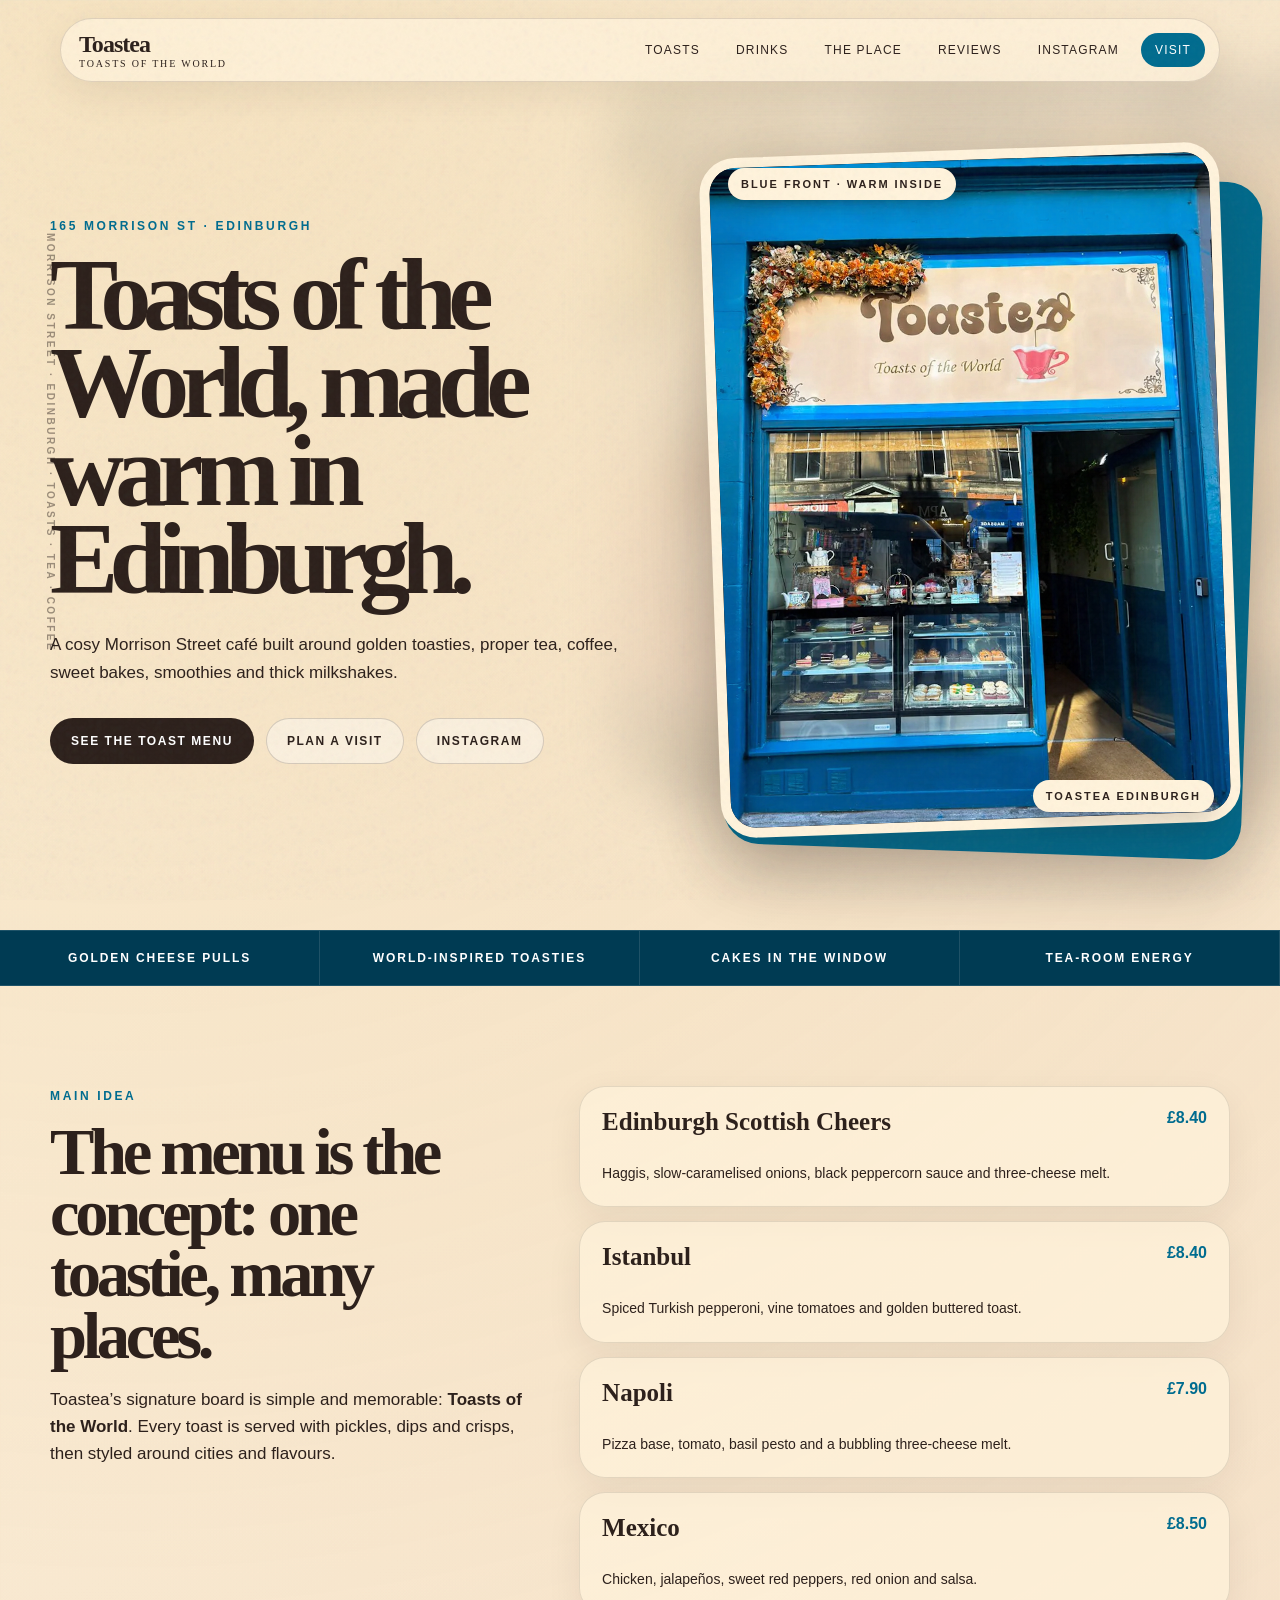
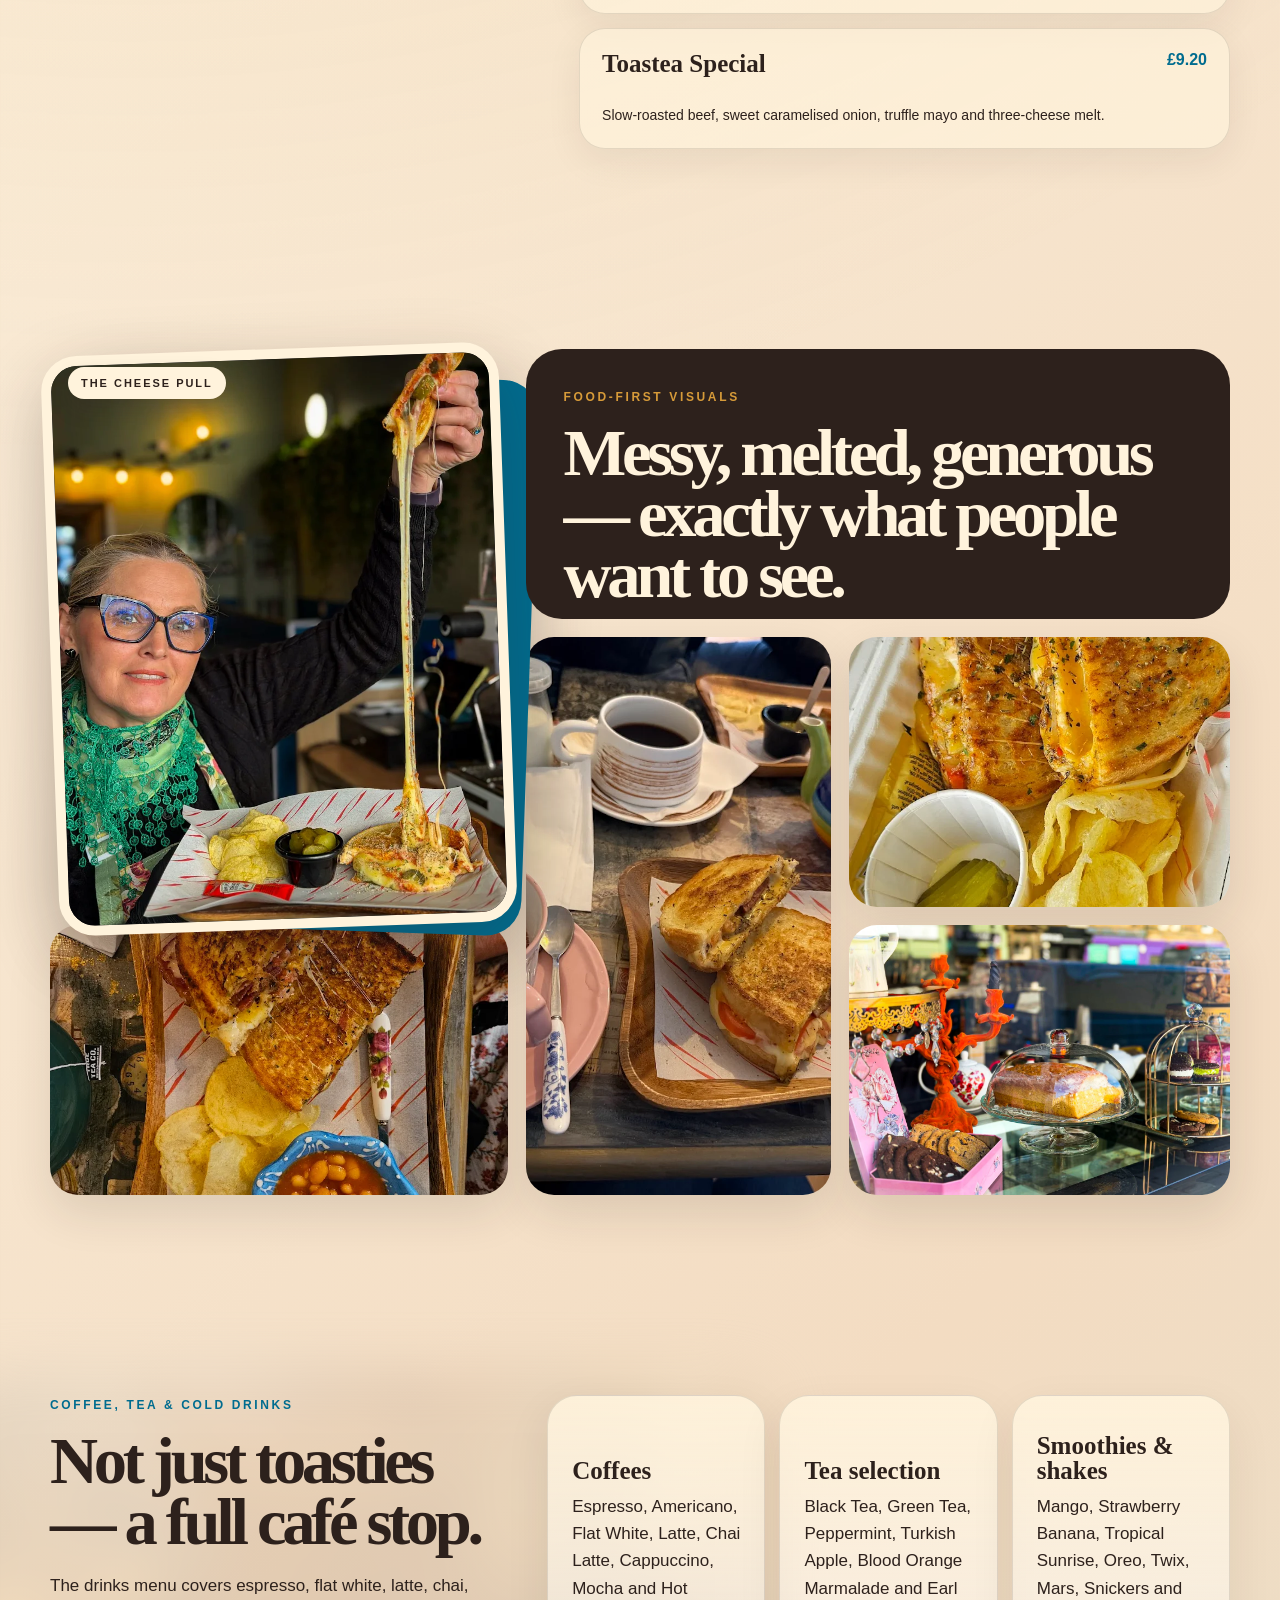
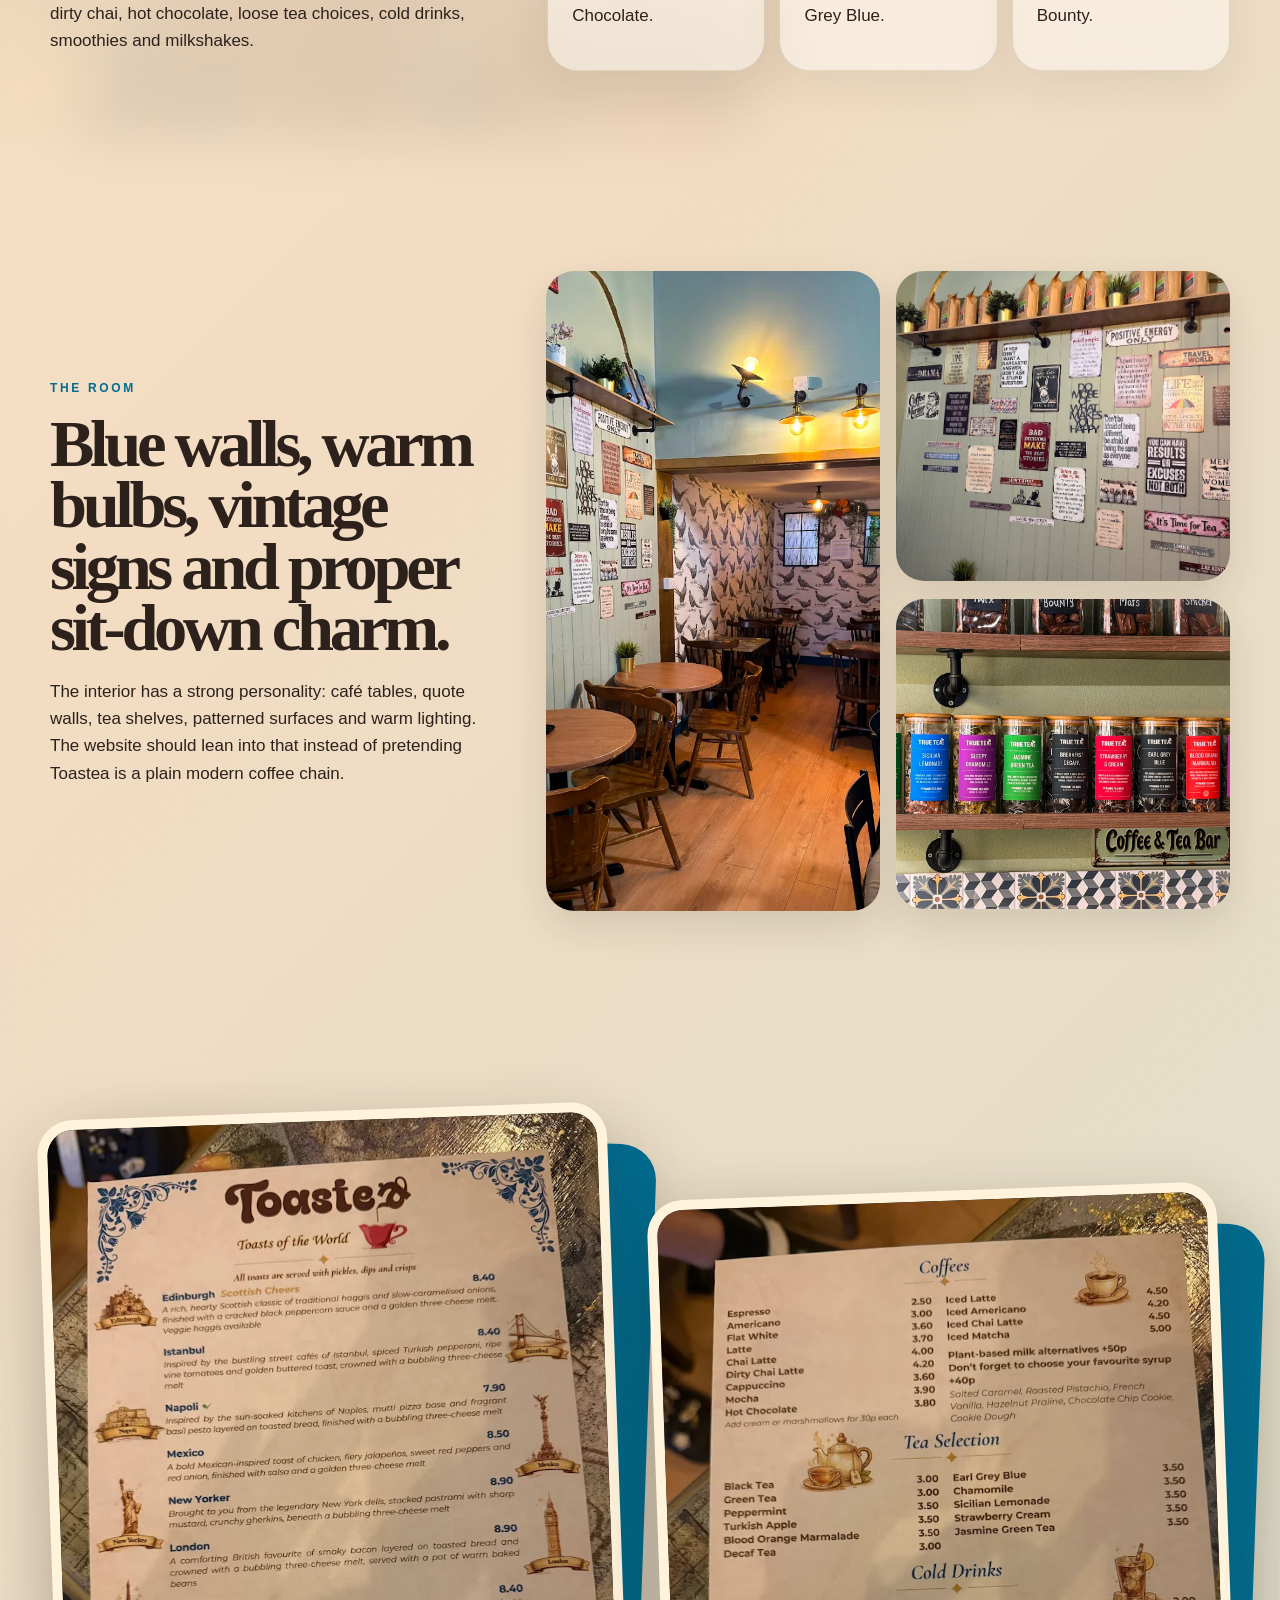
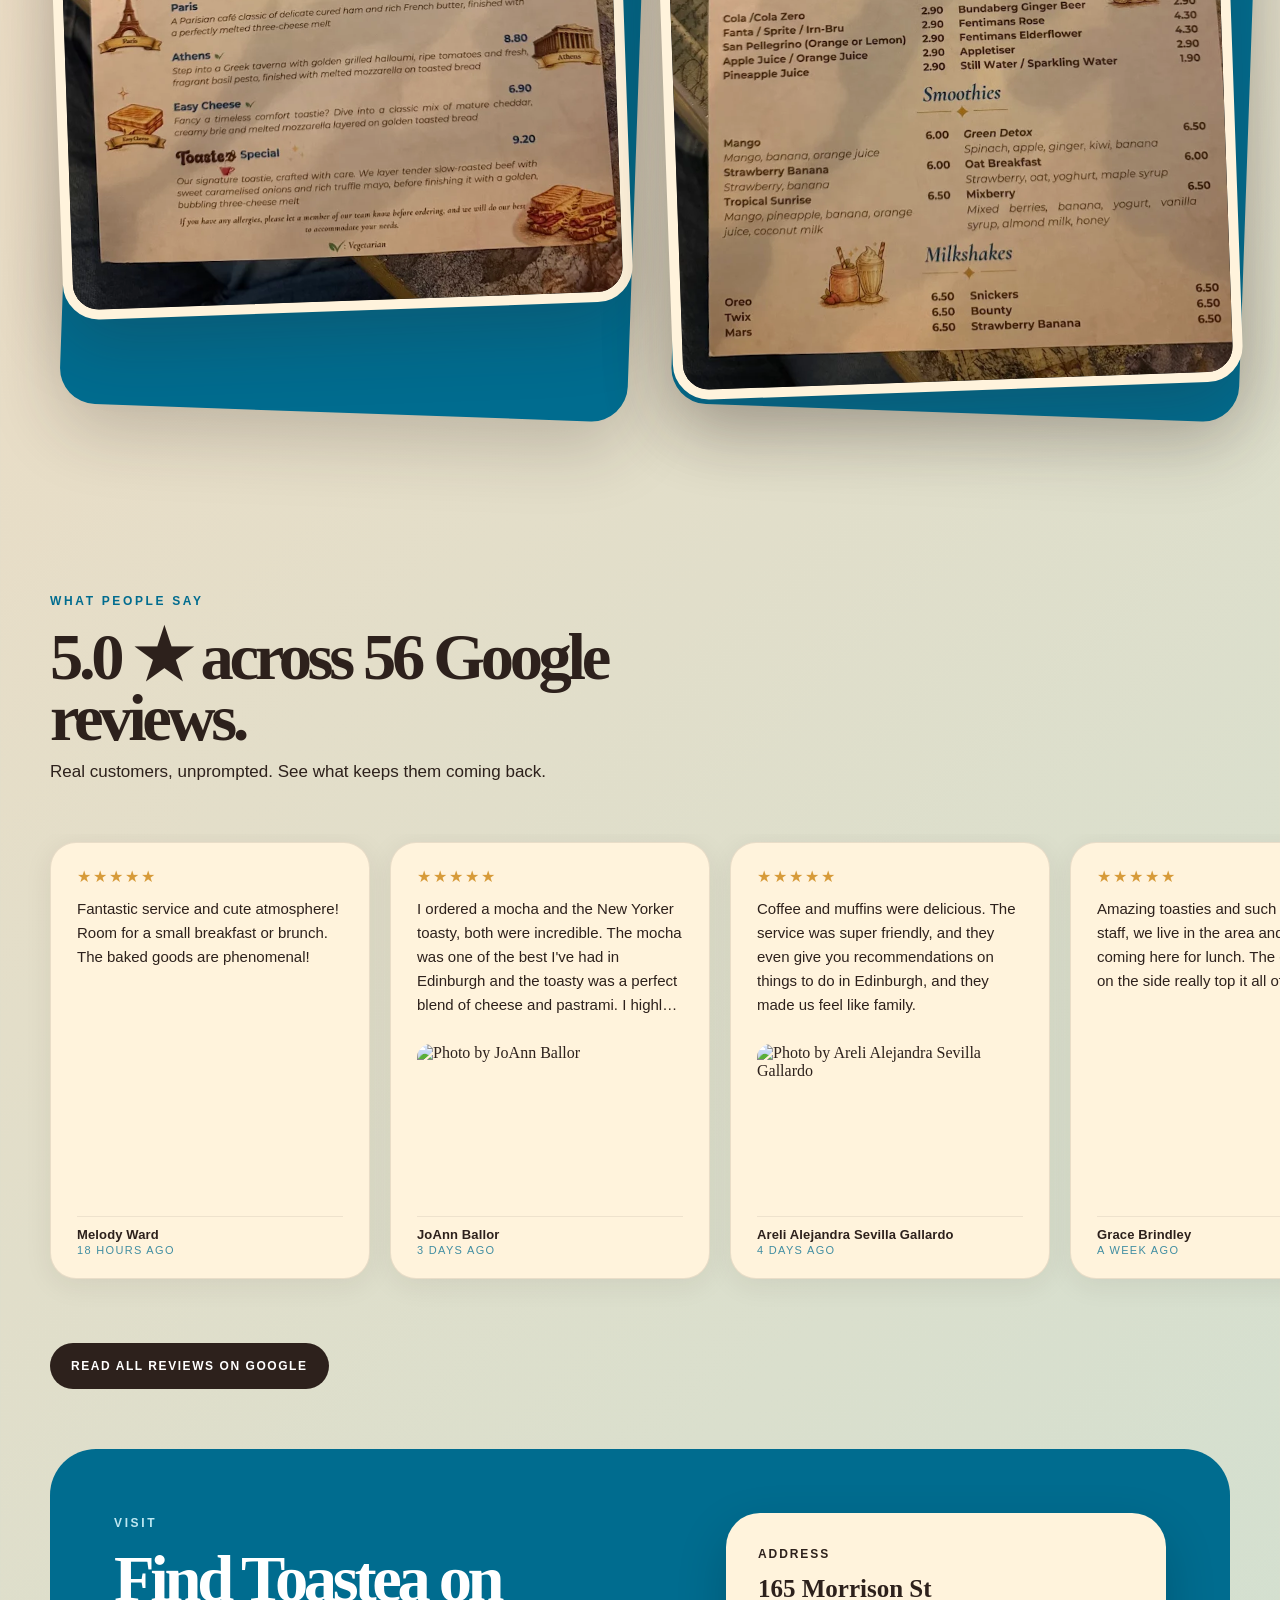
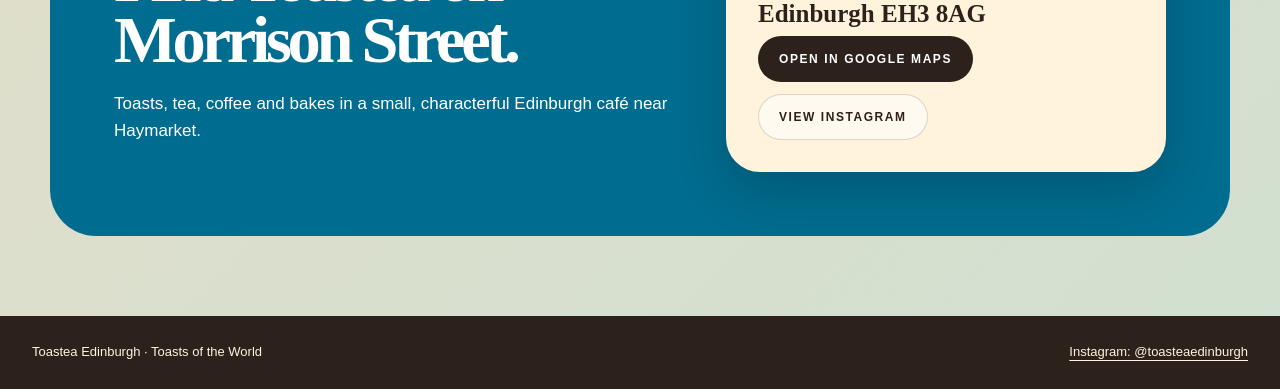
==== index.html @ 9d2d27b3 "Add reviews section and JSON" ====
<!DOCTYPE html>
<html lang="en">
<head>
  <meta charset="UTF-8" />
  <meta name="viewport" content="width=device-width, initial-scale=1.0" />
  <title>Toastea Edinburgh | Toasts of the World</title>
  <meta name="description" content="Toastea Edinburgh on Morrison Street. Toasts of the World, hot toasties, tea, coffee, smoothies, milkshakes and sweet bakes." />
  <link rel="stylesheet" href="styles.css" />
</head>
<body>
  <div class="grain"></div>

  <header class="nav">
    <a href="#top" class="brand-mark" aria-label="Toastea home">
      <span>Toastea</span>
      <small>Toasts of the World</small>
    </a>
    <nav>
      <a href="#toasts">Toasts</a>
      <a href="#drinks">Drinks</a>
      <a href="#place">The place</a>
      <a href="#reviews">Reviews</a>
      <a href="https://www.instagram.com/toasteaedinburgh?igsh=MXgwNHExMXhwYTFjbQ==" target="_blank" rel="noopener">Instagram</a>
      <a href="#visit" class="nav-cta">Visit</a>
    </nav>
  </header>

  <main id="top">
    <section class="hero section">
      <div class="hero-bg" aria-hidden="true"></div>
      <p class="edge-text edge-left">MORRISON STREET · EDINBURGH · TOASTS · TEA · COFFEE</p>
      <p class="edge-text edge-right">PICKLES · DIPS · CRISPS · CAKES · MILKSHAKES</p>

      <div class="hero-copy">
        <span class="eyebrow">165 Morrison St · Edinburgh</span>
        <h1>Toasts of the World, made warm in Edinburgh.</h1>
        <p>
          A cosy Morrison Street café built around golden toasties, proper tea, coffee,
          sweet bakes, smoothies and thick milkshakes.
        </p>
        <div class="hero-actions">
          <a href="#toasts" class="button primary">See the toast menu</a>
          <a href="#visit" class="button ghost">Plan a visit</a>
          <a href="https://www.instagram.com/toasteaedinburgh?igsh=MXgwNHExMXhwYTFjbQ==" class="button ghost" target="_blank" rel="noopener">Instagram</a>
        </div>
      </div>

      <div class="layered-frame hero-card" data-float>
        <div class="base-frame"></div>
        <div class="photo-frame">
          <img src="assets/shop-front.webp" alt="Toastea Edinburgh blue shop front on Morrison Street" />
        </div>
        <div class="mini-label top">BLUE FRONT · WARM INSIDE</div>
        <div class="mini-label bottom">TOASTEA EDINBURGH</div>
      </div>
    </section>

    <section class="intro-strip">
      <span>Golden cheese pulls</span>
      <span>World-inspired toasties</span>
      <span>Cakes in the window</span>
      <span>Tea-room energy</span>
    </section>

    <section id="toasts" class="section split">
      <div class="section-copy">
        <span class="eyebrow">Main idea</span>
        <h2>The menu is the concept: one toastie, many places.</h2>
        <p>
          Toastea’s signature board is simple and memorable: <strong>Toasts of the World</strong>.
          Every toast is served with pickles, dips and crisps, then styled around cities and flavours.
        </p>
      </div>

      <div class="menu-stack">
        <article>
          <h3>Edinburgh Scottish Cheers</h3>
          <p>Haggis, slow-caramelised onions, black peppercorn sauce and three-cheese melt.</p>
          <span>£8.40</span>
        </article>
        <article>
          <h3>Istanbul</h3>
          <p>Spiced Turkish pepperoni, vine tomatoes and golden buttered toast.</p>
          <span>£8.40</span>
        </article>
        <article>
          <h3>Napoli</h3>
          <p>Pizza base, tomato, basil pesto and a bubbling three-cheese melt.</p>
          <span>£7.90</span>
        </article>
        <article>
          <h3>Mexico</h3>
          <p>Chicken, jalapeños, sweet red peppers, red onion and salsa.</p>
          <span>£8.50</span>
        </article>
        <article>
          <h3>Toastea Special</h3>
          <p>Slow-roasted beef, sweet caramelised onion, truffle mayo and three-cheese melt.</p>
          <span>£9.20</span>
        </article>
      </div>
    </section>

    <section class="gallery-grid section">
      <div class="gallery-feature layered-frame">
        <div class="base-frame"></div>
        <div class="photo-frame">
          <img src="assets/cheese-pull.webp" alt="Toastea cheese pull from a hot toastie" />
        </div>
        <div class="mini-label top">THE CHEESE PULL</div>
      </div>

      <div class="gallery-copy">
        <span class="eyebrow">Food-first visuals</span>
        <h2>Messy, melted, generous — exactly what people want to see.</h2>
        <p>
          The best images here are not polished to death. They show the cheese stretch,
          the wooden trays, the pickles, the crisps and the warm café tables.
        </p>
      </div>

      <img class="tile tall" src="assets/tea-and-toast.webp" alt="Tea, toastie and colourful teapot at Toastea" />
      <img class="tile" src="assets/cheese-toastie.webp" alt="Cheese toastie with crisps and pickles" />
      <img class="tile" src="assets/toastie-beans.webp" alt="Toastie served with crisps and baked beans" />
      <img class="tile" src="assets/cake-counter.webp" alt="Cake counter and bakes at Toastea" />
    </section>

    <section id="drinks" class="section drinks">
      <div class="drinks-bg" aria-hidden="true"></div>
      <div class="section-copy">
        <span class="eyebrow">Coffee, tea & cold drinks</span>
        <h2>Not just toasties — a full café stop.</h2>
        <p>
          The drinks menu covers espresso, flat white, latte, chai, dirty chai,
          hot chocolate, loose tea choices, cold drinks, smoothies and milkshakes.
        </p>
      </div>

      <div class="drink-cards">
        <article>
          <h3>Coffees</h3>
          <p>Espresso, Americano, Flat White, Latte, Chai Latte, Cappuccino, Mocha and Hot Chocolate.</p>
        </article>
        <article>
          <h3>Tea selection</h3>
          <p>Black Tea, Green Tea, Peppermint, Turkish Apple, Blood Orange Marmalade and Earl Grey Blue.</p>
        </article>
        <article>
          <h3>Smoothies & shakes</h3>
          <p>Mango, Strawberry Banana, Tropical Sunrise, Oreo, Twix, Mars, Snickers and Bounty.</p>
        </article>
      </div>
    </section>

    <section id="place" class="section place">
      <div class="section-copy">
        <span class="eyebrow">The room</span>
        <h2>Blue walls, warm bulbs, vintage signs and proper sit-down charm.</h2>
        <p>
          The interior has a strong personality: café tables, quote walls, tea shelves,
          patterned surfaces and warm lighting. The website should lean into that instead of pretending
          Toastea is a plain modern coffee chain.
        </p>
      </div>

      <div class="place-images">
        <img src="assets/interior-seating.webp" alt="Toastea Edinburgh interior seating with warm lighting" />
        <img src="assets/quote-wall.webp" alt="Toastea quote wall and tea room details" />
        <img src="assets/tea-bar.webp" alt="Toastea coffee and tea bar shelves" />
      </div>
    </section>

    <section class="section menu-photos">
      <div class="layered-frame menu-photo">
        <div class="base-frame"></div>
        <div class="photo-frame">
          <img src="assets/toast-menu.webp" alt="Toastea Toasts of the World menu" />
        </div>
      </div>
      <div class="layered-frame menu-photo alt">
        <div class="base-frame"></div>
        <div class="photo-frame">
          <img src="assets/drinks-menu.webp" alt="Toastea drinks menu with coffee, tea, smoothies and milkshakes" />
        </div>
      </div>
    </section>

    <section id="reviews" class="section reviews-section">
      <div class="reviews-header">
        <span class="eyebrow">What people say</span>
        <h2>5.0 ★ across 56 Google reviews.</h2>
        <p>Real customers, unprompted. See what keeps them coming back.</p>
      </div>
      <div class="reviews-track-wrap">
        <div class="reviews-track" id="reviewsTrack">
          <!-- Populated by script.js -->
        </div>
      </div>
      <div class="reviews-footer">
        <a class="button primary" href="https://www.google.com/maps/search/Toastea,+165+Morrison+St,+Edinburgh+EH3+8AG" target="_blank" rel="noopener">Read all reviews on Google</a>
      </div>
    </section>

    <section id="visit" class="section visit">
      <div>
        <span class="eyebrow">Visit</span>
        <h2>Find Toastea on Morrison Street.</h2>
        <p>
          Toasts, tea, coffee and bakes in a small, characterful Edinburgh café near Haymarket.
        </p>
      </div>
      <div class="visit-card">
        <p class="label">Address</p>
        <h3>165 Morrison St<br />Edinburgh EH3 8AG</h3>
        <a class="button primary" href="https://maps.google.com/maps/place//data=!4m2!3m1!1s0x4887c7fd2296b137:0x5c546d515d65bbae?entry=s&sa=X&ved=2ahUKEwiXwPSrrPqUAxWwUkEAHdtMBqEQ4kB6BAgEEAA&hl=en" target="_blank" rel="noopener">Open in Google Maps</a>
        <a class="button ghost insta-button" href="https://www.instagram.com/toasteaedinburgh?igsh=MXgwNHExMXhwYTFjbQ==" target="_blank" rel="noopener">View Instagram</a>
      </div>
    </section>
  </main>

  <footer>
    <p>Toastea Edinburgh · Toasts of the World</p>
    <p><a href="https://www.instagram.com/toasteaedinburgh?igsh=MXgwNHExMXhwYTFjbQ==" target="_blank" rel="noopener">Instagram: @toasteaedinburgh</a></p>
  </footer>

  <script src="script.js"></script>
</body>
</html>
---- styles.css ----
:root{
  --ink:#2d211c;
  --cream:#fff3dc;
  --paper:#f7e2bd;
  --blue:#006c8f;
  --deep-blue:#003b53;
  --tea:#8a522b;
  --green:#8fa47d;
  --gold:#d79b39;
  --shadow: 0 24px 70px rgba(45,33,28,.22);
}
*{box-sizing:border-box}
html{scroll-behavior:smooth}
body{
  margin:0;
  font-family: Georgia, "Times New Roman", serif;
  color:var(--ink);
  background:
    radial-gradient(circle at 10% 0%, rgba(215,155,57,.22), transparent 30%),
    linear-gradient(135deg, #fff8e8 0%, #f3dcc2 48%, #d1e0d1 100%);
  overflow-x:hidden;
}
img{max-width:100%;display:block}
a{color:inherit;text-decoration:none}
.grain{
  position:fixed;inset:0;pointer-events:none;z-index:50;
  opacity:.14;
  background-image:url("data:image/svg+xml,%3Csvg viewBox='0 0 160 160' xmlns='http://www.w3.org/2000/svg'%3E%3Cfilter id='n'%3E%3CfeTurbulence baseFrequency='.75' numOctaves='3' stitchTiles='stitch'/%3E%3C/filter%3E%3Crect width='100%25' height='100%25' filter='url(%23n)' opacity='.35'/%3E%3C/svg%3E");
}
.nav{
  position:fixed;top:18px;left:50%;transform:translateX(-50%);
  width:min(1160px,calc(100vw - 32px));
  display:flex;align-items:center;justify-content:space-between;
  padding:12px 14px 12px 18px;
  border:1px solid rgba(45,33,28,.14);
  border-radius:999px;
  background:rgba(255,243,220,.78);
  backdrop-filter:blur(18px);
  z-index:40;
  box-shadow:0 12px 35px rgba(45,33,28,.08);
}
.brand-mark span{
  display:block;font-size:24px;font-weight:900;letter-spacing:-.04em;
}
.brand-mark small{
  display:block;font-size:10px;text-transform:uppercase;letter-spacing:.18em;
}
.nav nav{display:flex;gap:8px;align-items:center}
.nav a:not(.brand-mark){
  font-family:Arial,sans-serif;
  font-size:12px;text-transform:uppercase;letter-spacing:.1em;
  padding:10px 14px;border-radius:999px;
}
.nav-cta{background:var(--blue);color:white}
.section{
  width:min(1180px,calc(100vw - 32px));
  margin:0 auto;
  padding:100px 0;
}
.hero{
  min-height:100vh;
  display:grid;
  grid-template-columns:1fr 520px;
  align-items:center;
  gap:54px;
  position:relative;
  padding-top:150px;
}
.hero-bg,.drinks-bg{
  position:absolute;
  inset:8% -20% auto auto;
  width:72%;height:78%;
  background:url("assets/tea-and-toast.webp") center/cover;
  filter:blur(28px);
  opacity:.23;
  border-radius:70px;
  z-index:-2;
}
.hero-bg:after,.drinks-bg:after{
  content:"";position:absolute;inset:0;background:rgba(255,243,220,.44);
}
.eyebrow{
  display:inline-block;
  font-family:Arial,sans-serif;
  font-size:12px;
  text-transform:uppercase;
  letter-spacing:.22em;
  color:var(--blue);
  font-weight:800;
  margin-bottom:18px;
}
h1,h2,h3,p{margin-top:0}
h1{
  font-size:clamp(56px,8vw,108px);
  line-height:.86;
  letter-spacing:-.085em;
  max-width:760px;
  margin-bottom:28px;
}
h2{
  font-size:clamp(38px,5.2vw,72px);
  line-height:.92;
  letter-spacing:-.065em;
  margin-bottom:20px;
}
h3{font-size:25px;line-height:1;margin-bottom:10px}
p{
  font-family:Arial,sans-serif;
  font-size:17px;line-height:1.6;
}
.hero-copy p,.section-copy p{max-width:620px}
.hero-actions{display:flex;gap:12px;flex-wrap:wrap;margin-top:32px}
.button{
  display:inline-flex;align-items:center;justify-content:center;
  font-family:Arial,sans-serif;font-size:12px;font-weight:800;
  letter-spacing:.13em;text-transform:uppercase;
  border-radius:999px;padding:15px 20px;
  border:1px solid rgba(45,33,28,.18);
}
.primary{background:var(--ink);color:#fff}
.ghost{background:rgba(255,255,255,.4)}
.layered-frame{position:relative}
.base-frame{
  position:absolute;inset:24px -22px -22px 24px;
  background:var(--blue);
  border-radius:36px;
  transform:rotate(2deg);
  box-shadow:var(--shadow);
}
.photo-frame{
  position:relative;
  border-radius:36px;
  overflow:hidden;
  border:10px solid var(--cream);
  box-shadow:var(--shadow);
  transform:rotate(-2deg);
  background:#111;
}
.photo-frame img{width:100%;height:640px;object-fit:cover}
.hero-card .photo-frame img{height:660px}
.mini-label{
  position:absolute;
  font-family:Arial,sans-serif;
  font-size:11px;font-weight:900;letter-spacing:.18em;
  padding:10px 13px;border-radius:999px;
  background:var(--cream);
  box-shadow:0 10px 22px rgba(45,33,28,.16);
  z-index:3;
}
.mini-label.top{top:18px;left:18px}
.mini-label.bottom{right:16px;bottom:18px}
.edge-text{
  position:absolute;
  font-family:Arial,sans-serif;
  font-size:10px;font-weight:900;letter-spacing:.25em;
  color:rgba(45,33,28,.45);
  writing-mode:vertical-rl;
  text-orientation:mixed;
}
.edge-left{left:-18px;top:25%}
.edge-right{right:-18px;top:24%;transform:rotate(180deg)}
.intro-strip{
  width:100%;
  display:grid;grid-template-columns:repeat(4,1fr);
  background:var(--deep-blue);
  color:#fff;
  border-block:1px solid rgba(255,255,255,.12);
}
.intro-strip span{
  font-family:Arial,sans-serif;font-size:12px;font-weight:800;
  letter-spacing:.16em;text-transform:uppercase;
  text-align:center;padding:20px 10px;
  border-right:1px solid rgba(255,255,255,.12);
}
.split{
  display:grid;grid-template-columns:.85fr 1.15fr;gap:48px;align-items:start;
}
.menu-stack{
  display:grid;gap:14px;
}
.menu-stack article{
  display:grid;grid-template-columns:1fr auto;gap:18px;
  background:rgba(255,243,220,.68);
  border:1px solid rgba(45,33,28,.12);
  border-radius:26px;
  padding:22px;
  box-shadow:0 12px 36px rgba(45,33,28,.07);
}
.menu-stack p{font-size:14px;margin:0;grid-column:1}
.menu-stack span{
  grid-row:1/3;grid-column:2;
  font-family:Arial,sans-serif;font-weight:900;
  color:var(--blue);
}
.gallery-grid{
  display:grid;
  grid-template-columns:1.2fr .8fr 1fr;
  grid-auto-rows:270px;
  gap:18px;
  align-items:stretch;
}
.gallery-feature{grid-row:span 2}
.gallery-feature .photo-frame img{height:560px}
.gallery-copy{
  grid-column:span 2;
  background:var(--ink);
  color:var(--cream);
  border-radius:36px;
  padding:38px;
  position:relative;
  overflow:hidden;
}
.gallery-copy .eyebrow{color:var(--gold)}
.gallery-copy p{max-width:650px}
.tile{
  width:100%;height:100%;object-fit:cover;border-radius:28px;
  box-shadow:0 18px 45px rgba(45,33,28,.12);
}
.tile.tall{grid-row:span 2}
.drinks{
  position:relative;
  display:grid;grid-template-columns:.8fr 1.2fr;gap:42px;
}
.drinks-bg{
  inset:15% auto auto -10%;
  background-image:url("assets/coffee.webp");
}
.drink-cards{
  display:grid;grid-template-columns:repeat(3,1fr);gap:14px;
}
.drink-cards article{
  min-height:270px;
  padding:24px;border-radius:30px;
  background:linear-gradient(180deg,rgba(255,243,220,.9),rgba(255,255,255,.45));
  border:1px solid rgba(45,33,28,.12);
  display:flex;flex-direction:column;justify-content:flex-end;
  box-shadow:0 16px 45px rgba(45,33,28,.08);
}
.place{
  display:grid;grid-template-columns:.8fr 1.2fr;gap:40px;align-items:center;
}
.place-images{
  display:grid;grid-template-columns:1fr 1fr;gap:16px;
}
.place-images img{
  height:310px;width:100%;object-fit:cover;border-radius:28px;
  box-shadow:0 16px 38px rgba(45,33,28,.12);
}
.place-images img:first-child{grid-row:span 2;height:640px}
.menu-photos{
  display:grid;grid-template-columns:1fr 1fr;gap:40px;
}
.menu-photo .photo-frame img{height:780px;object-fit:cover}
.menu-photo.alt{margin-top:80px}
.visit{
  display:grid;grid-template-columns:1fr 440px;gap:40px;
  background:var(--blue);
  color:white;
  border-radius:46px;
  padding:64px;
  margin-bottom:80px;
}
.visit .eyebrow{color:#bfe8f2}
.visit-card{
  background:var(--cream);
  color:var(--ink);
  border-radius:34px;
  padding:32px;
  box-shadow:0 20px 50px rgba(0,0,0,.18);
}
.visit-card .label{
  text-transform:uppercase;letter-spacing:.16em;font-size:12px;font-weight:900;
}
footer{
  display:flex;justify-content:space-between;gap:20px;
  padding:26px 32px;
  font-family:Arial,sans-serif;
  background:var(--ink);color:var(--cream);
}
footer p{font-size:13px;margin:0}
.reveal{opacity:0;transform:translateY(22px);transition:opacity .7s ease, transform .7s ease}
.reveal.visible{opacity:1;transform:translateY(0)}
@media(max-width:900px){
  .nav{position:static;transform:none;margin:14px auto;width:calc(100vw - 28px);border-radius:28px;align-items:flex-start}
  .nav nav{flex-wrap:wrap;justify-content:flex-end}
  .hero,.split,.drinks,.place,.visit{grid-template-columns:1fr}
  .hero{padding-top:60px}
  .hero-card .photo-frame img,.photo-frame img{height:460px}
  .intro-strip{grid-template-columns:1fr 1fr}
  .gallery-grid{grid-template-columns:1fr;grid-auto-rows:auto}
  .gallery-copy{grid-column:auto}
  .gallery-feature .photo-frame img,.tile,.tile.tall{height:360px}
  .drink-cards,.menu-photos{grid-template-columns:1fr}
  .place-images{grid-template-columns:1fr}
  .place-images img:first-child,.place-images img{height:360px}
  .menu-photo.alt{margin-top:0}
  .menu-photo .photo-frame img{height:auto}
  .visit{padding:34px}
  .edge-text{display:none}
  footer{display:block}
}


.insta-button{
  margin-top:12px;
  background:rgba(255,255,255,.55);
}
footer a{
  text-decoration:underline;
  text-underline-offset:4px;
}

/* ── Reviews section ── */
.reviews-section{padding-bottom:60px}
.reviews-header{max-width:640px;margin-bottom:48px}
.reviews-header h2{margin-bottom:10px}
.reviews-track-wrap{
  overflow-x:auto;
  overflow-y:visible;
  -webkit-overflow-scrolling:touch;
  scrollbar-width:none;
  cursor:grab;
  margin:0 calc((100vw - min(1180px, calc(100vw - 32px))) / -2);
  padding:0 calc((100vw - min(1180px, calc(100vw - 32px))) / 2);
}
.reviews-track-wrap::-webkit-scrollbar{display:none}
.reviews-track-wrap.is-dragging{cursor:grabbing}
.reviews-track{
  display:flex;
  gap:20px;
  padding:8px 0 28px;
  width:max-content;
}
.review-card{
  flex:0 0 320px;
  background:var(--cream);
  border:1px solid rgba(45,33,28,.1);
  border-radius:26px;
  padding:26px 26px 22px;
  box-shadow:0 6px 28px rgba(45,33,28,.08);
  display:flex;
  flex-direction:column;
  gap:12px;
  transition:transform .2s, box-shadow .2s;
}
.review-card:hover{transform:translateY(-3px);box-shadow:0 14px 42px rgba(45,33,28,.13)}
.review-stars{color:var(--gold);font-size:16px;letter-spacing:2px;line-height:1}
.review-text{
  font-size:15px;
  line-height:1.6;
  color:var(--ink);
  flex:1;
  display:-webkit-box;
  -webkit-line-clamp:5;
  -webkit-box-orient:vertical;
  overflow:hidden;
}
.review-photo{
  width:100%;height:160px;
  border-radius:14px;
  object-fit:cover;
  display:block;
}
.review-meta{
  display:flex;flex-direction:column;gap:2px;
  margin-top:auto;
  padding-top:10px;
  border-top:1px solid rgba(45,33,28,.08);
}
.review-name{
  font-family:Arial,sans-serif;
  font-size:13px;font-weight:800;
  letter-spacing:.01em;
}
.review-date{
  font-family:Arial,sans-serif;
  font-size:11px;text-transform:uppercase;letter-spacing:.12em;
  color:var(--blue);opacity:.75;
}
.reviews-footer{margin-top:36px}
@media(max-width:900px){
  .review-card{flex:0 0 272px}
  .reviews-track-wrap{margin:0 -16px;padding:0 16px}
}
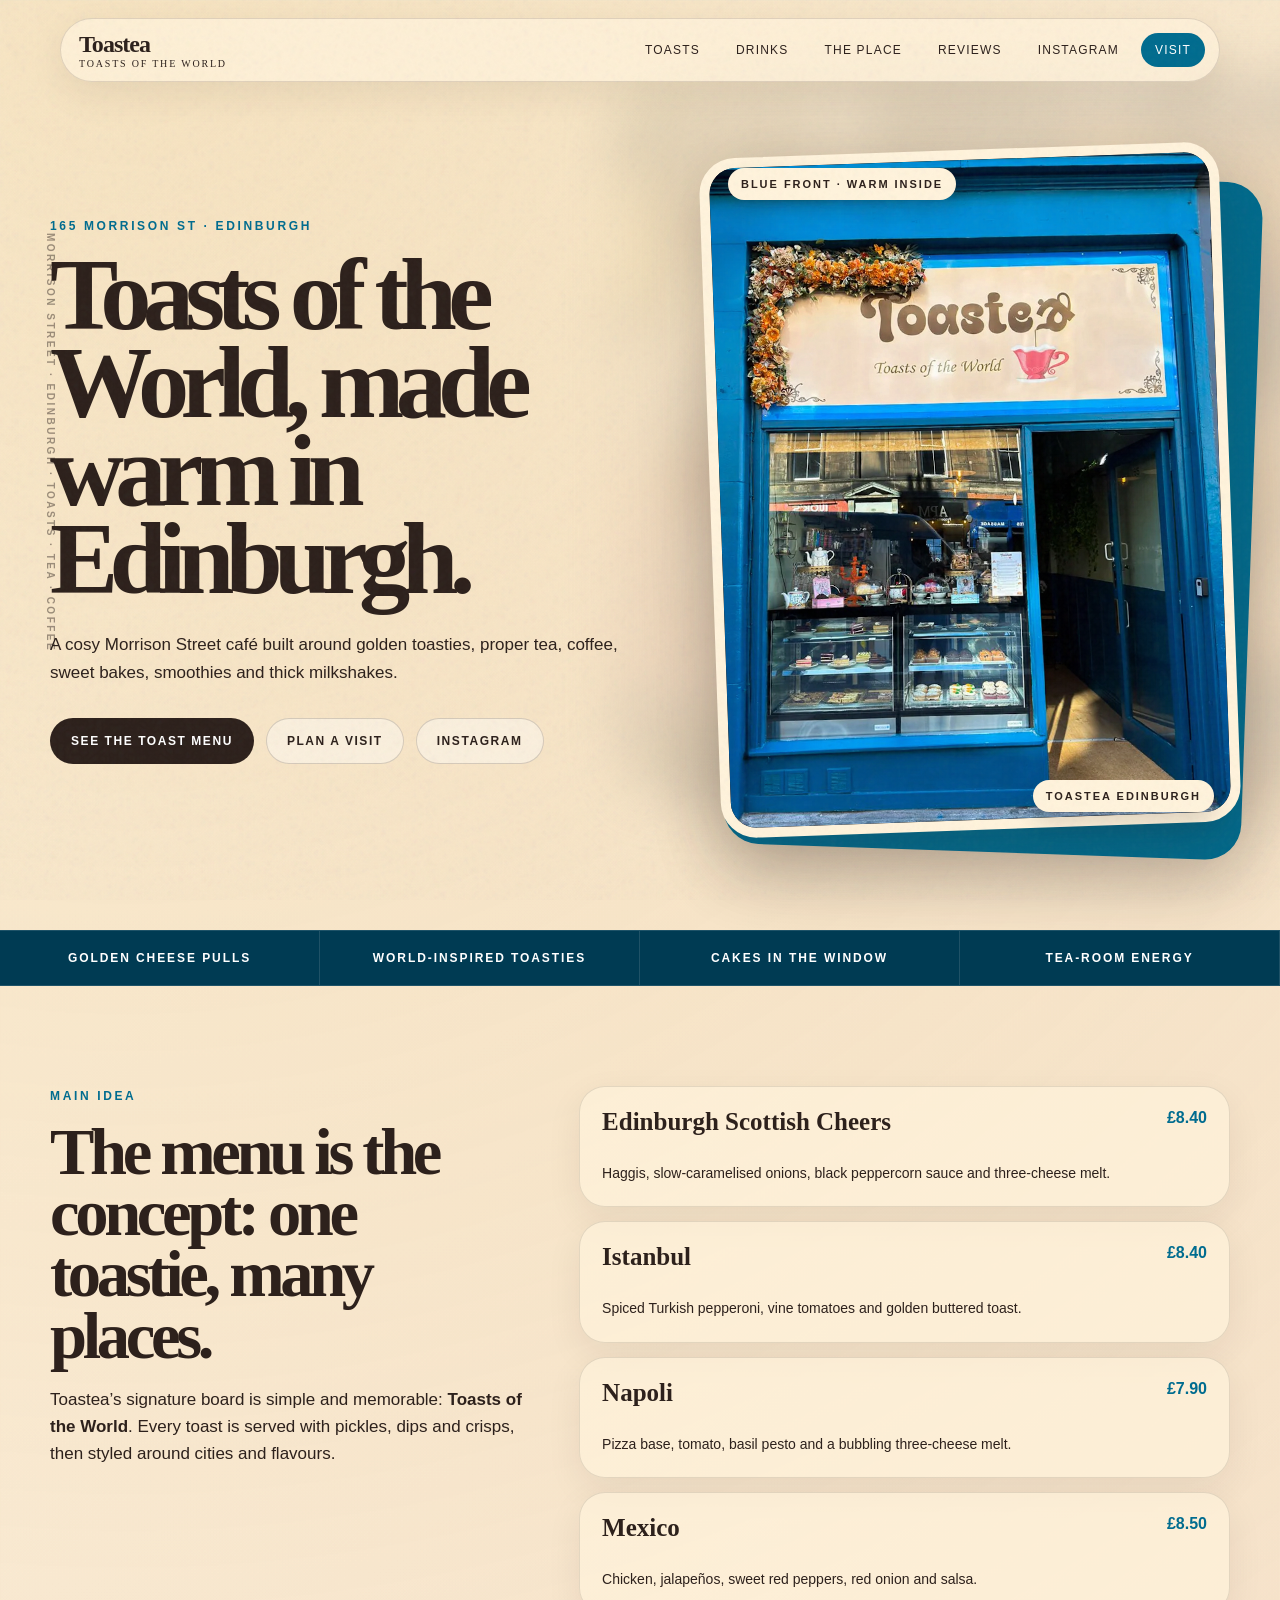
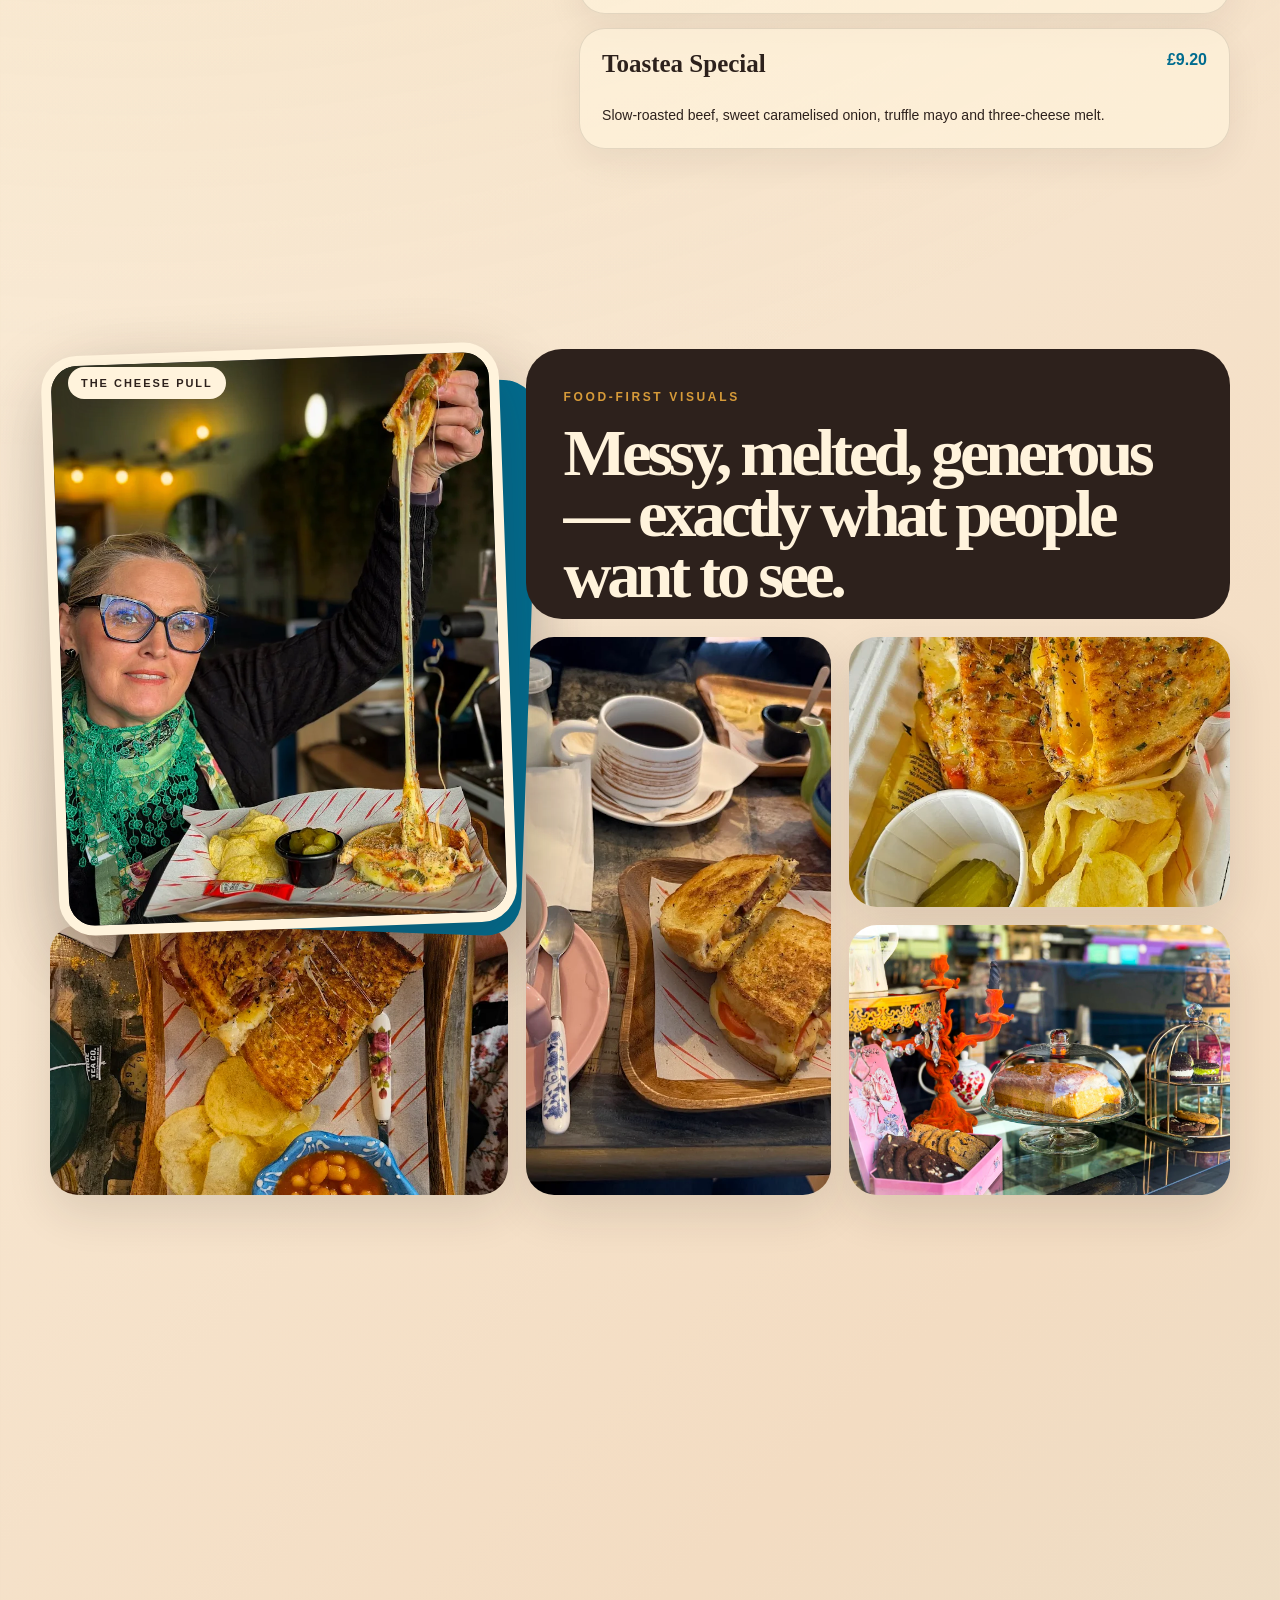
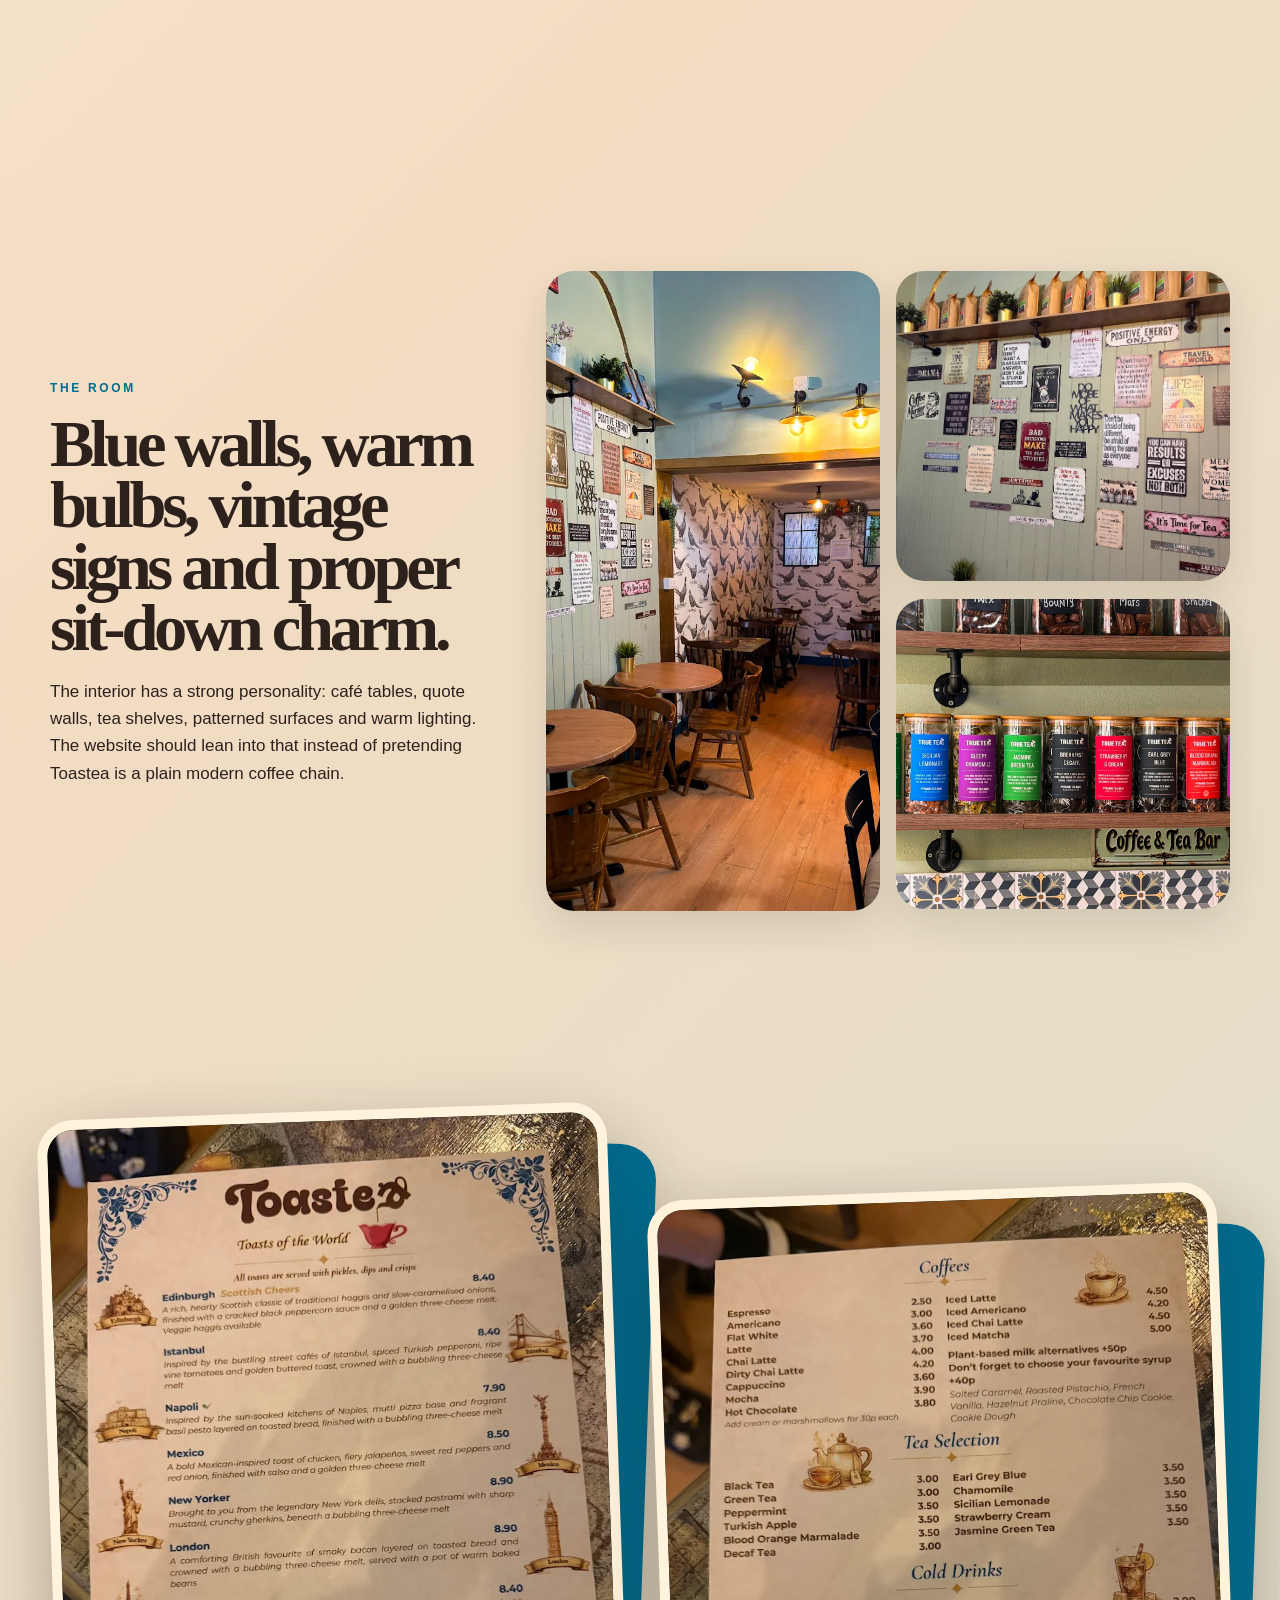
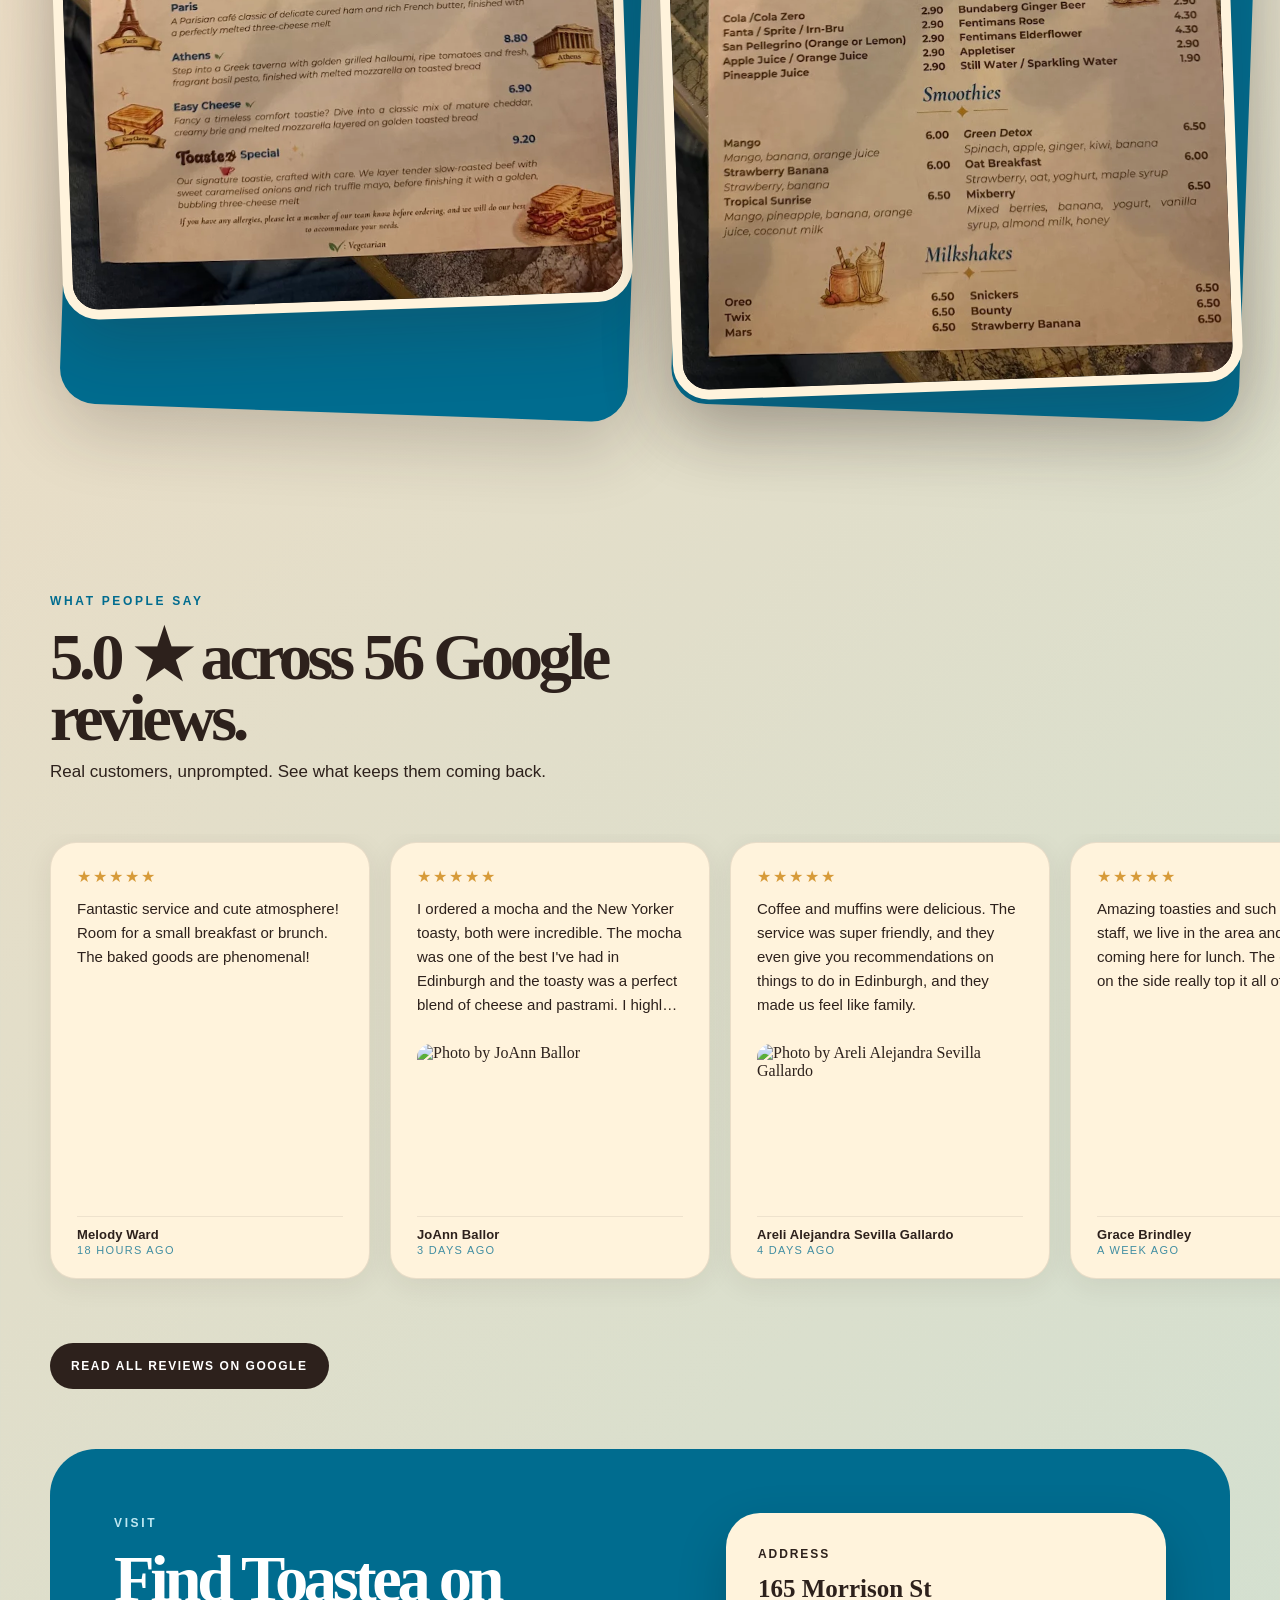
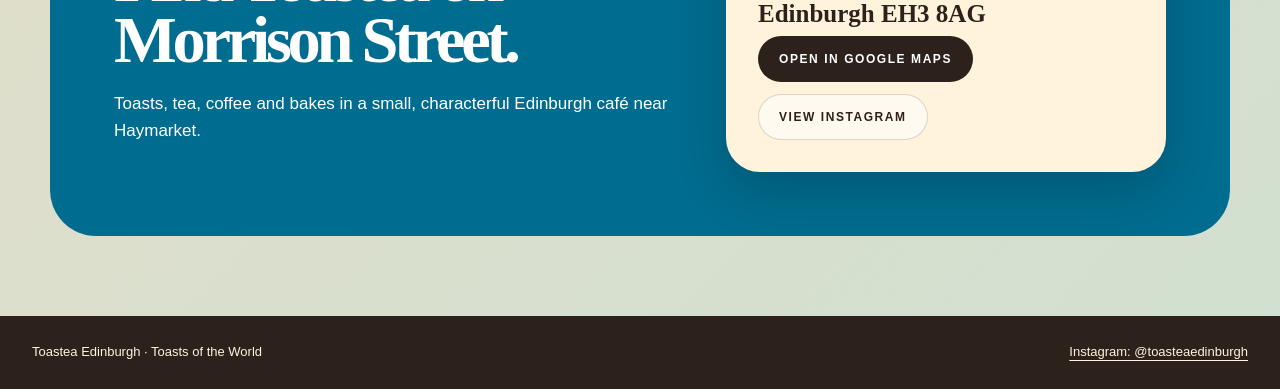
==== commit 3bd26321: "SEO: structured data, meta tags, Open Graph, sitemap, robots" ====
--- a/index.html
+++ b/index.html
@@ -3,9 +3,92 @@
 <head>
   <meta charset="UTF-8" />
   <meta name="viewport" content="width=device-width, initial-scale=1.0" />
-  <title>Toastea Edinburgh | Toasts of the World</title>
-  <meta name="description" content="Toastea Edinburgh on Morrison Street. Toasts of the World, hot toasties, tea, coffee, smoothies, milkshakes and sweet bakes." />
+  <title>Toastea Edinburgh | Toasts of the World Café on Morrison Street</title>
+  <meta name="description" content="Toastea Edinburgh — hot toasties, tea, coffee, smoothies and sweet bakes at 165 Morrison Street, near Haymarket. Rated 5.0★ on Google. Edinburgh EH3 8AG." />
+  <link rel="canonical" href="https://toastea.uk/" />
+
+  <!-- Open Graph -->
+  <meta property="og:type" content="restaurant" />
+  <meta property="og:url" content="https://toastea.uk/" />
+  <meta property="og:title" content="Toastea Edinburgh | Toasts of the World Café" />
+  <meta property="og:description" content="A cosy café on Morrison Street, Edinburgh — world-inspired toasties, proper tea, coffee, smoothies and sweet bakes. 5.0★ on Google." />
+  <meta property="og:image" content="https://toastea.uk/assets/shop-front.webp" />
+  <meta property="og:locale" content="en_GB" />
+  <meta property="og:site_name" content="Toastea Edinburgh" />
+
+  <!-- Twitter Card -->
+  <meta name="twitter:card" content="summary_large_image" />
+  <meta name="twitter:title" content="Toastea Edinburgh | Toasts of the World Café" />
+  <meta name="twitter:description" content="World-inspired toasties, tea, coffee and sweet bakes at 165 Morrison Street, Edinburgh. 5.0★ on Google." />
+  <meta name="twitter:image" content="https://toastea.uk/assets/shop-front.webp" />
+
+  <!-- Structured data: Local business -->
+  <script type="application/ld+json">
+  {
+    "@context": "https://schema.org",
+    "@type": "CafeOrCoffeeShop",
+    "name": "Toastea Edinburgh",
+    "description": "Toasts of the World café on Morrison Street, Edinburgh. Hot toasties, tea, coffee, smoothies, milkshakes and sweet bakes.",
+    "url": "https://toastea.uk",
+    "image": "https://toastea.uk/assets/shop-front.webp",
+    "address": {
+      "@type": "PostalAddress",
+      "streetAddress": "165 Morrison Street",
+      "addressLocality": "Edinburgh",
+      "postalCode": "EH3 8AG",
+      "addressCountry": "GB"
+    },
+    "geo": {
+      "@type": "GeoCoordinates",
+      "latitude": 55.9459,
+      "longitude": -3.2084
+    },
+    "priceRange": "£",
+    "servesCuisine": ["Toasties", "Sandwiches", "British", "International"],
+    "menu": "https://toastea.uk/#toasts",
+    "sameAs": [
+      "https://www.instagram.com/toasteaedinburgh",
+      "https://www.google.com/maps/place//data=!4m2!3m1!1s0x4887c7fd2296b137:0x5c546d515d65bbae"
+    ],
+    "aggregateRating": {
+      "@type": "AggregateRating",
+      "ratingValue": "5.0",
+      "reviewCount": "56",
+      "bestRating": "5",
+      "worstRating": "1"
+    },
+    "review": [
+      {
+        "@type": "Review",
+        "author": {"@type": "Person", "name": "Dennis Hodgkins"},
+        "reviewRating": {"@type": "Rating", "ratingValue": "5"},
+        "reviewBody": "Great little place, good food and drinks, love the china tea pots and cups, brilliant staff. Its not fancy, its cosy, its great value with great service."
+      },
+      {
+        "@type": "Review",
+        "author": {"@type": "Person", "name": "Chloe Danielle"},
+        "reviewRating": {"@type": "Rating", "ratingValue": "5"},
+        "reviewBody": "Lovely cosy cafe we stumbled across with very attentive & kind staff. Toastie was one of the best I've ever had! We will be back!"
+      },
+      {
+        "@type": "Review",
+        "author": {"@type": "Person", "name": "Ismail Elelci"},
+        "reviewRating": {"@type": "Rating", "ratingValue": "5"},
+        "reviewBody": "A true hidden gem in Edinburgh! Toastea has such a unique concept — Toasts of the World."
+      }
+    ]
+  }
+  </script>
+
   <link rel="stylesheet" href="styles.css" />
+  <!-- Google tag (gtag.js) -->
+  <script async src="https://www.googletagmanager.com/gtag/js?id=G-CT67T8ZBW8"></script>
+  <script>
+    window.dataLayer = window.dataLayer || [];
+    function gtag(){dataLayer.push(arguments);}
+    gtag('js', new Date());
+    gtag('config', 'G-CT67T8ZBW8');
+  </script>
 </head>
 <body>
   <div class="grain"></div>
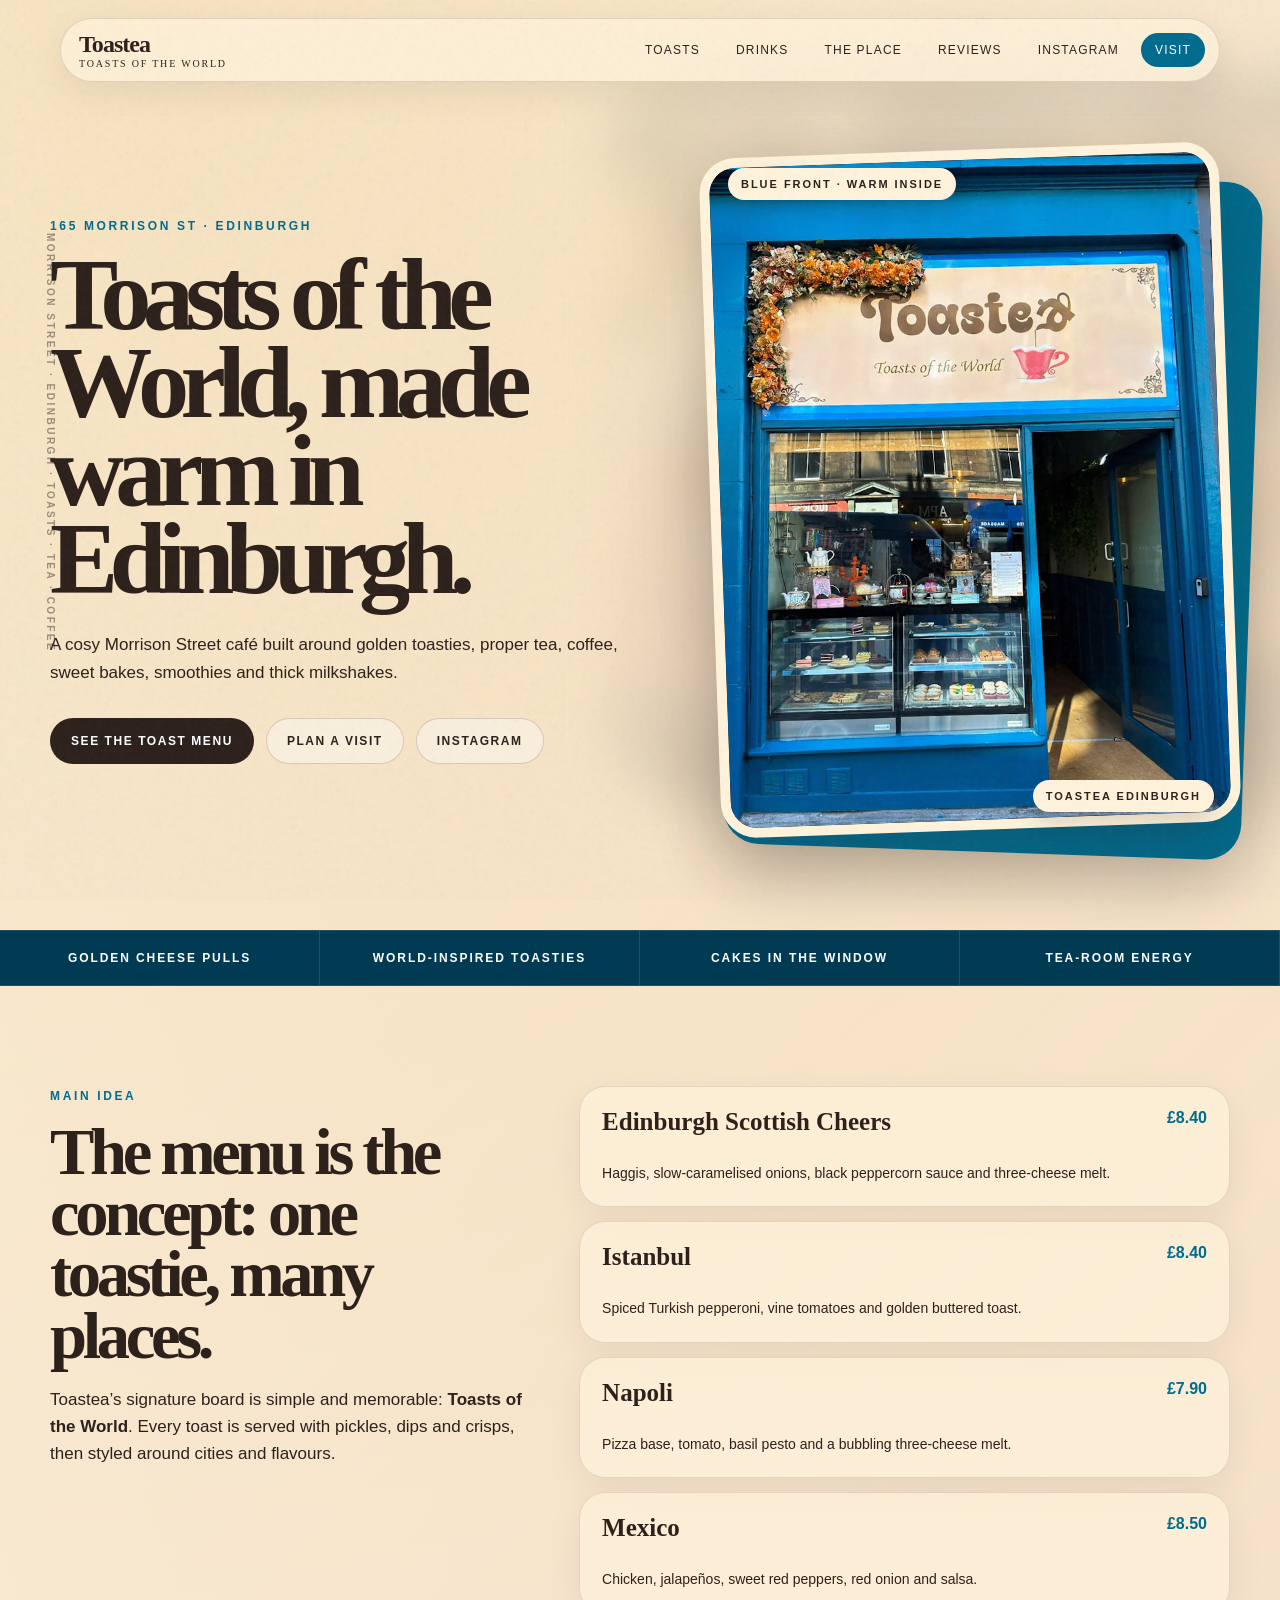
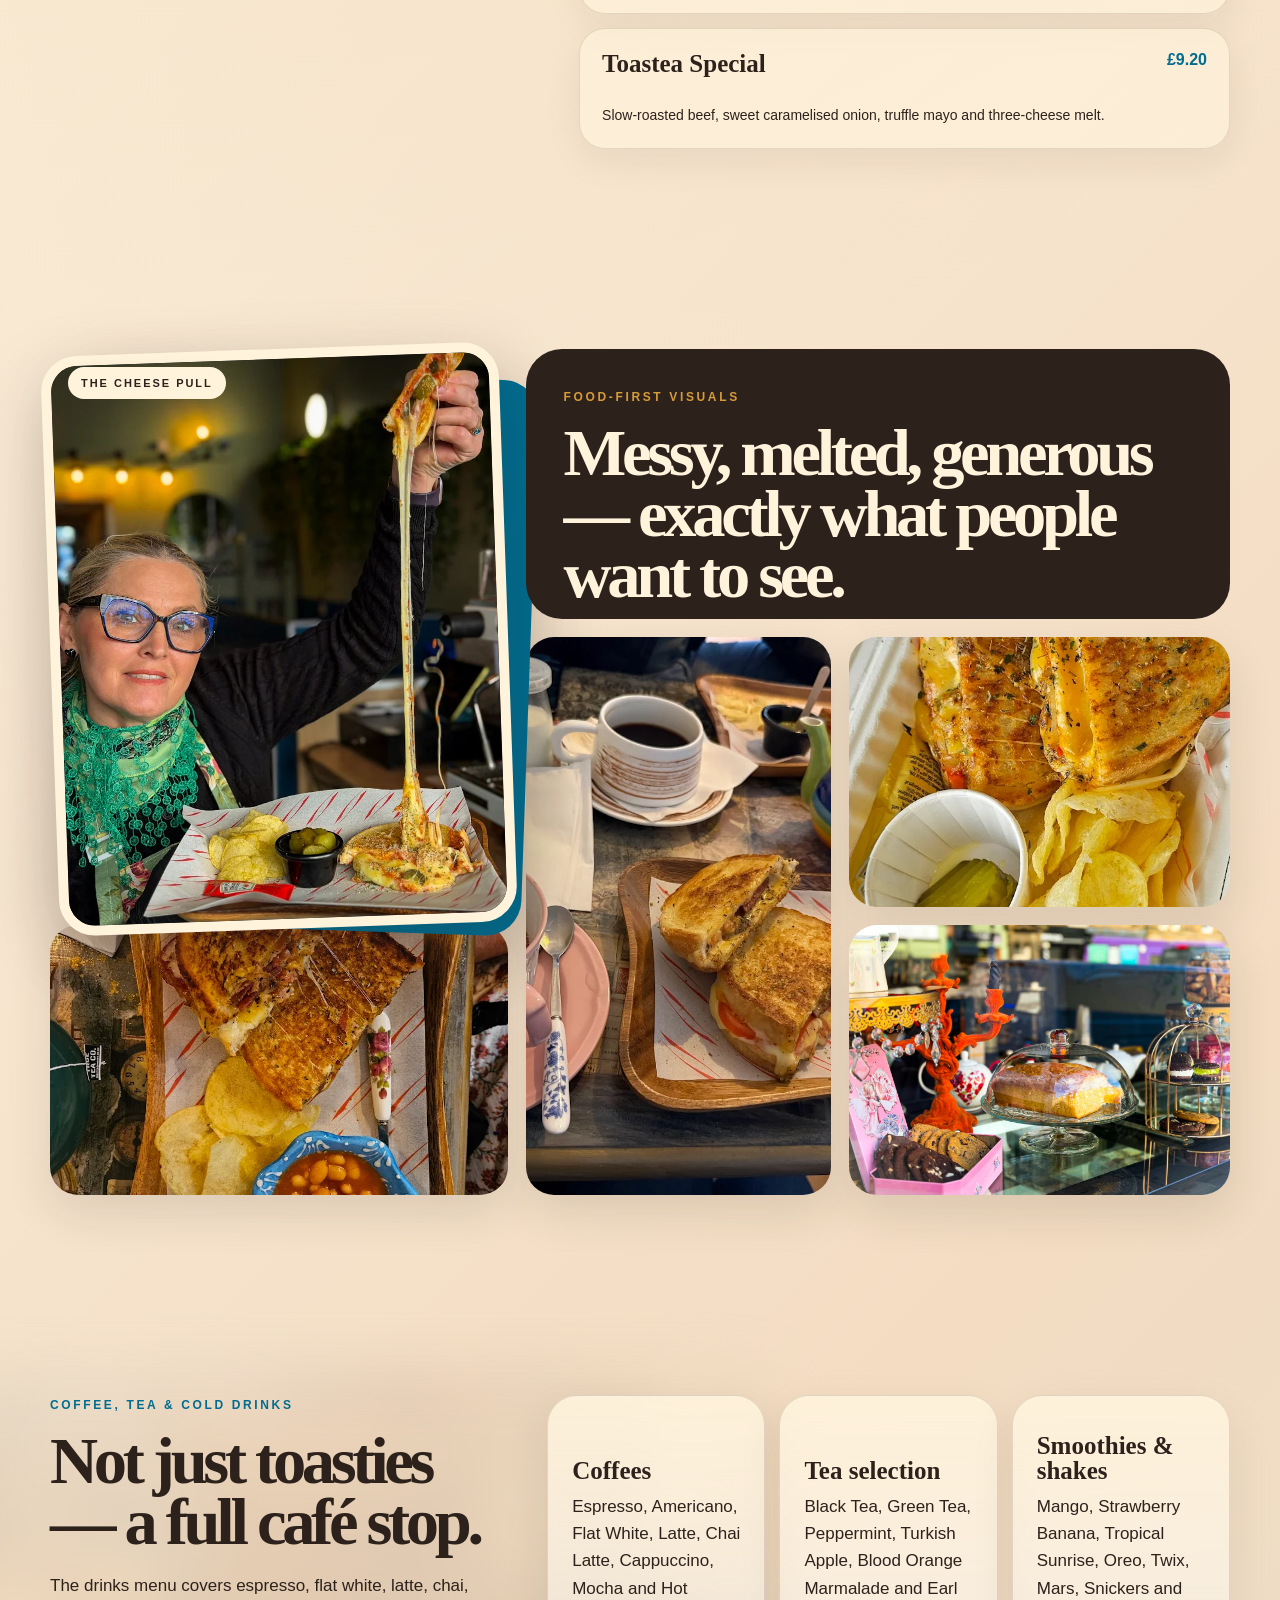
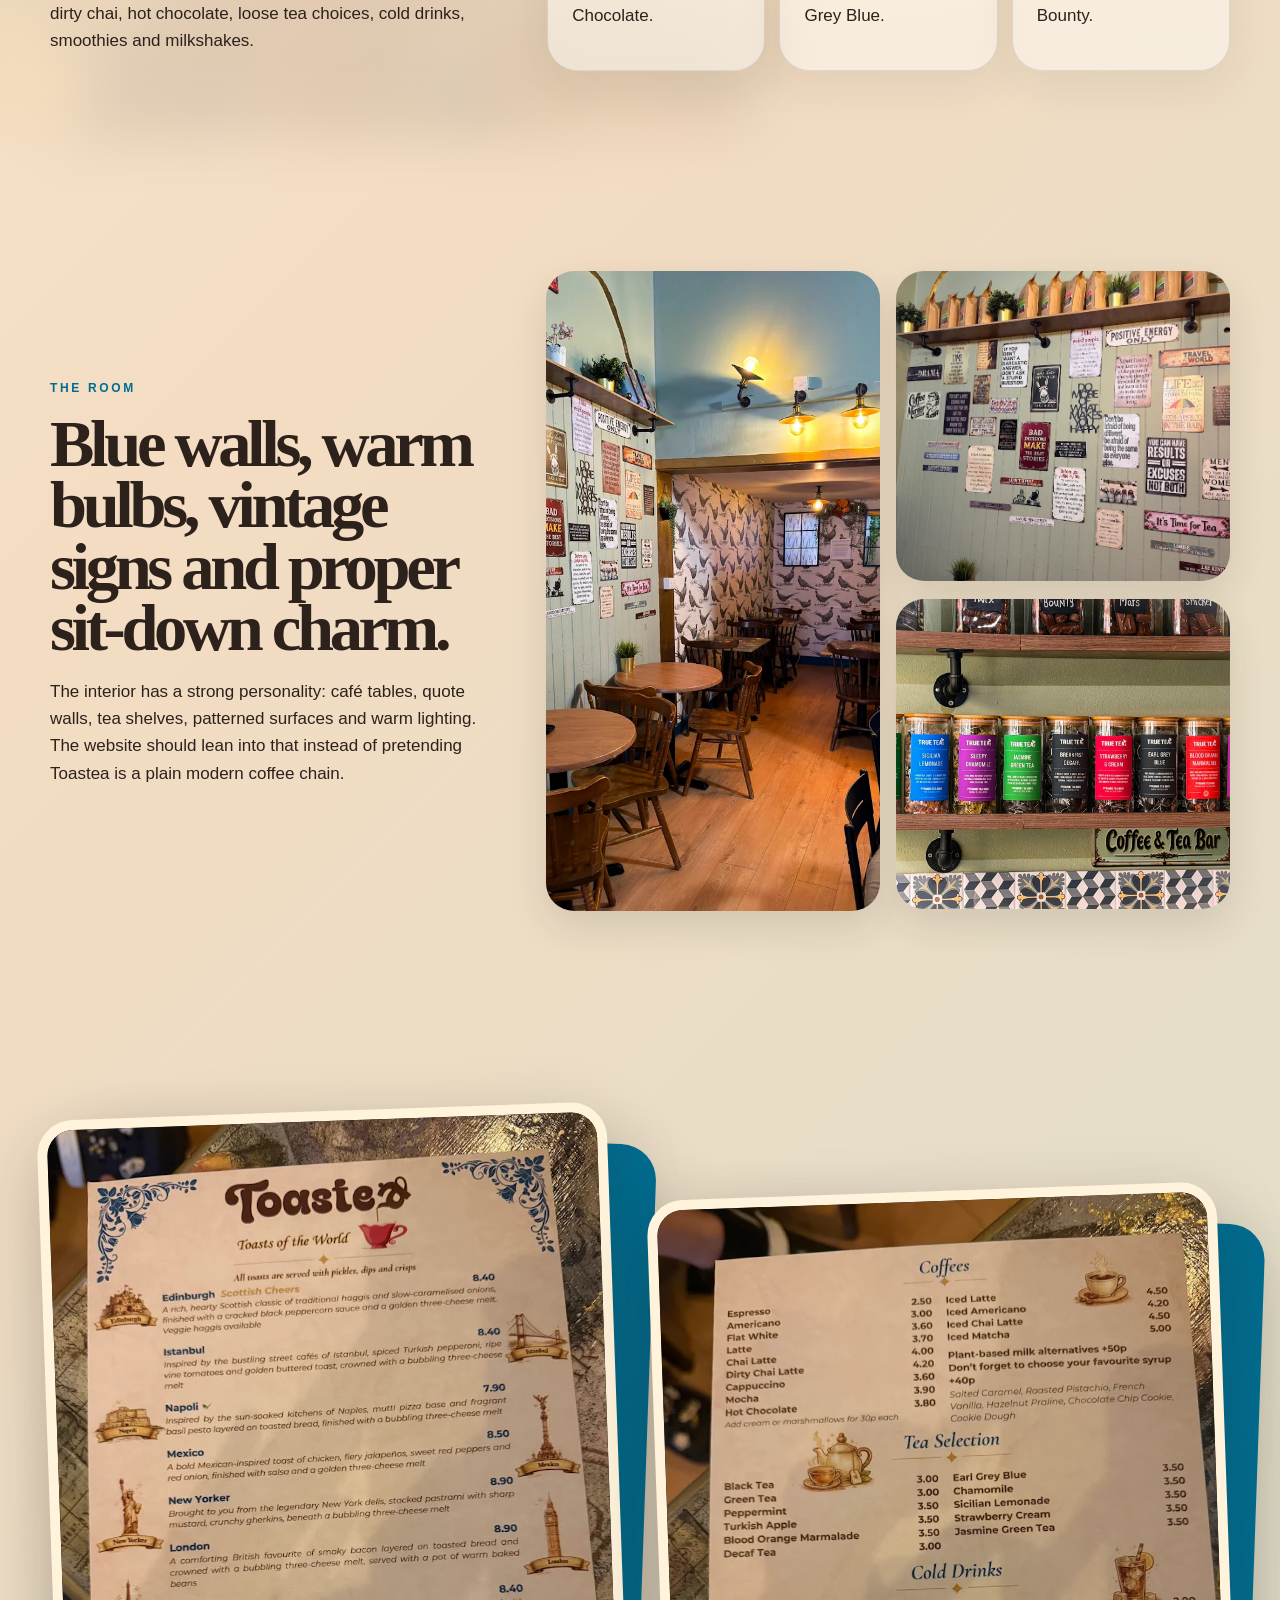
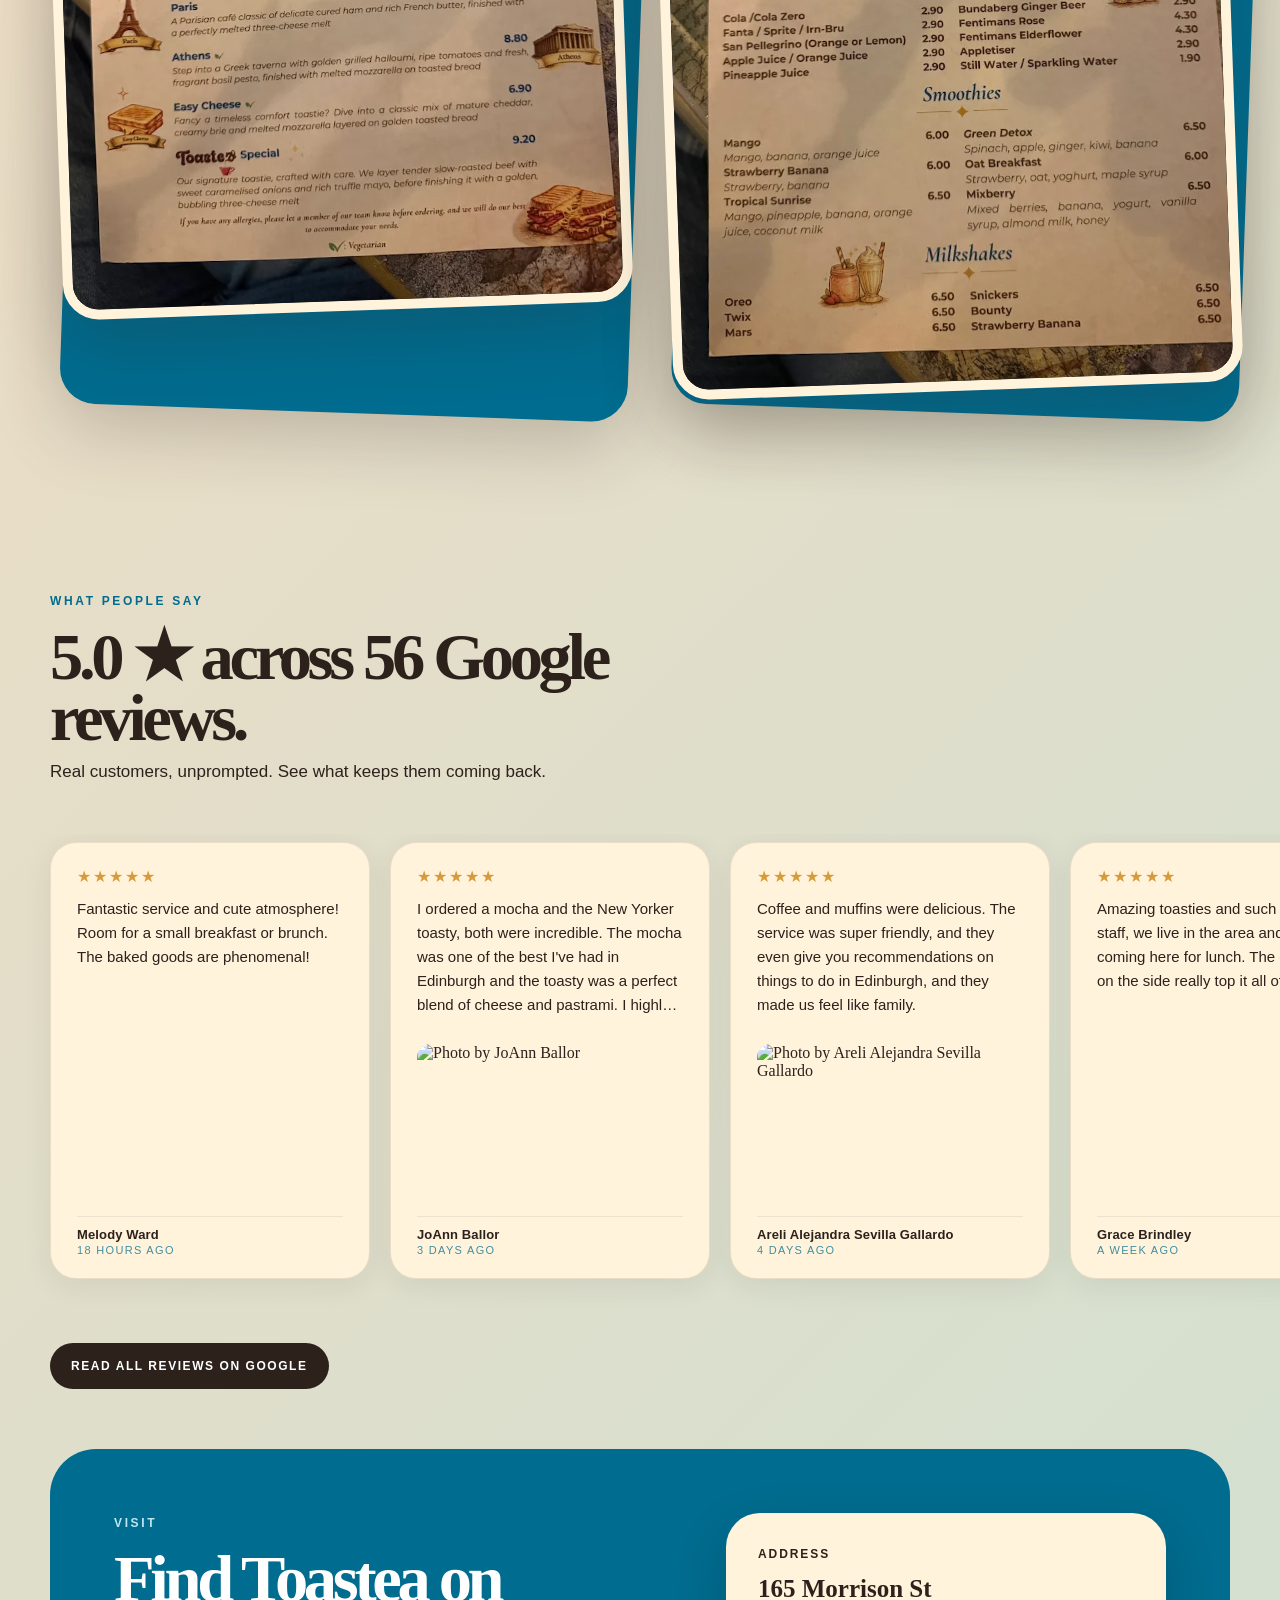
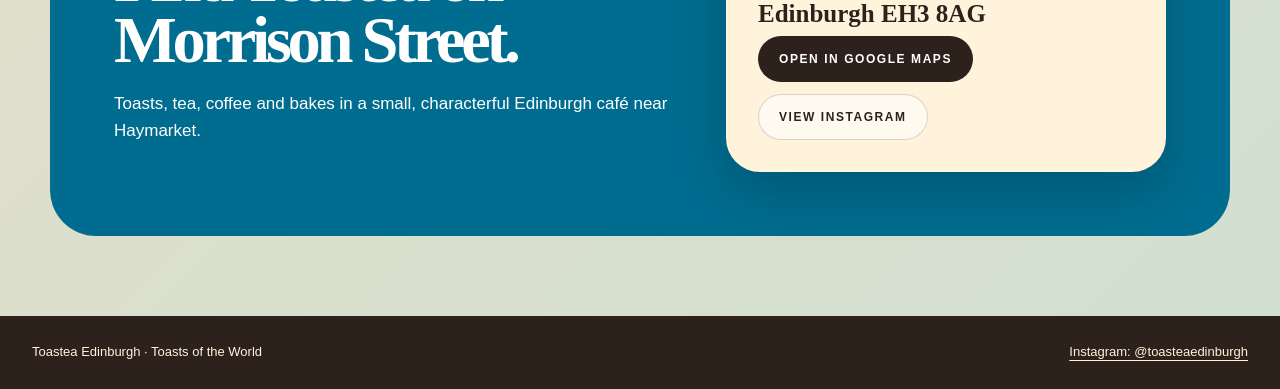
==== commit 0b6b7380: "Fix mobile scroll and horizontal overflow" ====
--- a/index.html
+++ b/index.html
@@ -98,6 +98,9 @@
       <span>Toastea</span>
       <small>Toasts of the World</small>
     </a>
+    <button class="nav-toggle" aria-label="Open menu" aria-expanded="false">
+      <span></span><span></span><span></span>
+    </button>
     <nav>
       <a href="#toasts">Toasts</a>
       <a href="#drinks">Drinks</a>
--- a/styles.css
+++ b/styles.css
@@ -10,7 +10,7 @@
   --shadow: 0 24px 70px rgba(45,33,28,.22);
 }
 *{box-sizing:border-box}
-html{scroll-behavior:smooth}
+html{scroll-behavior:smooth;overflow-x:clip}
 body{
   margin:0;
   font-family: Georgia, "Times New Roman", serif;
@@ -280,24 +280,115 @@
 footer p{font-size:13px;margin:0}
 .reveal{opacity:0;transform:translateY(22px);transition:opacity .7s ease, transform .7s ease}
 .reveal.visible{opacity:1;transform:translateY(0)}
+/* ── Hamburger button (hidden on desktop) ── */
+.nav-toggle{display:none}
+
 @media(max-width:900px){
-  .nav{position:static;transform:none;margin:14px auto;width:calc(100vw - 28px);border-radius:28px;align-items:flex-start}
-  .nav nav{flex-wrap:wrap;justify-content:flex-end}
+  /* Nav */
+  .nav{
+    position:static;transform:none;
+    margin:14px auto;width:calc(100vw - 28px);
+    border-radius:28px;
+    align-items:center;
+    flex-wrap:nowrap;
+    position:relative;
+  }
+  .nav-toggle{
+    display:flex;flex-direction:column;justify-content:space-between;
+    width:36px;height:22px;
+    background:none;border:none;cursor:pointer;padding:0;flex-shrink:0;
+  }
+  .nav-toggle span{
+    display:block;width:100%;height:2px;
+    background:var(--ink);border-radius:2px;
+    transition:transform .25s ease,opacity .25s ease;
+  }
+  .nav-toggle.is-open span:nth-child(1){transform:translateY(10px) rotate(45deg)}
+  .nav-toggle.is-open span:nth-child(2){opacity:0}
+  .nav-toggle.is-open span:nth-child(3){transform:translateY(-10px) rotate(-45deg)}
+
+  /* Nav dropdown (hidden until toggled) */
+  .nav nav{
+    display:none;
+    position:absolute;
+    top:calc(100% + 10px);
+    left:0;right:0;
+    background:rgba(255,243,220,.97);
+    backdrop-filter:blur(18px);
+    border-radius:20px;
+    border:1px solid rgba(45,33,28,.12);
+    padding:12px;
+    flex-direction:column;
+    gap:4px;
+    box-shadow:0 20px 60px rgba(45,33,28,.18);
+    z-index:60;
+  }
+  .nav nav.is-open{display:flex}
+  .nav nav a:not(.brand-mark){
+    text-align:left;border-radius:14px;padding:14px 16px;font-size:13px;
+  }
+  .nav-cta{background:var(--blue);color:white;text-align:center !important}
+
+  /* Layout */
   .hero,.split,.drinks,.place,.visit{grid-template-columns:1fr}
   .hero{padding-top:60px}
-  .hero-card .photo-frame img,.photo-frame img{height:460px}
+  .section{padding:60px 0}
+
+  /* Headings — smaller on mobile */
+  h1{font-size:clamp(38px,10vw,60px);letter-spacing:-.06em}
+  h2{font-size:clamp(28px,7.5vw,44px)}
+  h3{font-size:20px}
+
+  /* Layered frames — hide offset frame on mobile, no overflow */
+  .base-frame{display:none}
+  .photo-frame{transform:none}
+  .hero-card .photo-frame img,.photo-frame img{height:400px}
+
+  /* Gallery */
   .intro-strip{grid-template-columns:1fr 1fr}
   .gallery-grid{grid-template-columns:1fr;grid-auto-rows:auto}
   .gallery-copy{grid-column:auto}
-  .gallery-feature .photo-frame img,.tile,.tile.tall{height:360px}
+  .gallery-feature .photo-frame img,.tile,.tile.tall{height:300px}
+
+  /* Drinks & cards */
   .drink-cards,.menu-photos{grid-template-columns:1fr}
+  .drink-cards article{min-height:auto;padding:20px}
+
+  /* Place */
   .place-images{grid-template-columns:1fr}
-  .place-images img:first-child,.place-images img{height:360px}
+  .place-images img:first-child,.place-images img{height:300px}
+
+  /* Menu photos */
   .menu-photo.alt{margin-top:0}
   .menu-photo .photo-frame img{height:auto}
-  .visit{padding:34px}
+
+  /* Visit */
+  .visit{padding:28px}
+
+  /* Reviews */
+  .review-card{flex:0 0 272px}
+  .reviews-track-wrap{margin:0 -16px;padding:0 16px}
+
+  /* Hide decorative bleed elements that cause horizontal overflow */
+  .hero-bg,.drinks-bg{display:none}
+
+  /* Misc */
   .edge-text{display:none}
   footer{display:block}
+}
+
+/* ── Extra small screens (≤480px) ── */
+@media(max-width:480px){
+  .section{padding:48px 0}
+  .intro-strip{grid-template-columns:1fr}
+  .intro-strip span{border-right:none;border-bottom:1px solid rgba(255,255,255,.12)}
+  h1{font-size:clamp(34px,9vw,48px)}
+  h2{font-size:clamp(26px,7vw,36px)}
+  .hero-actions{flex-direction:column}
+  .hero-actions .button{width:100%;justify-content:center}
+  .visit-card .button{display:block;text-align:center;margin-top:10px}
+  .review-card{flex:0 0 252px}
+  .button{padding:16px 20px;font-size:13px}
 }
 
 
